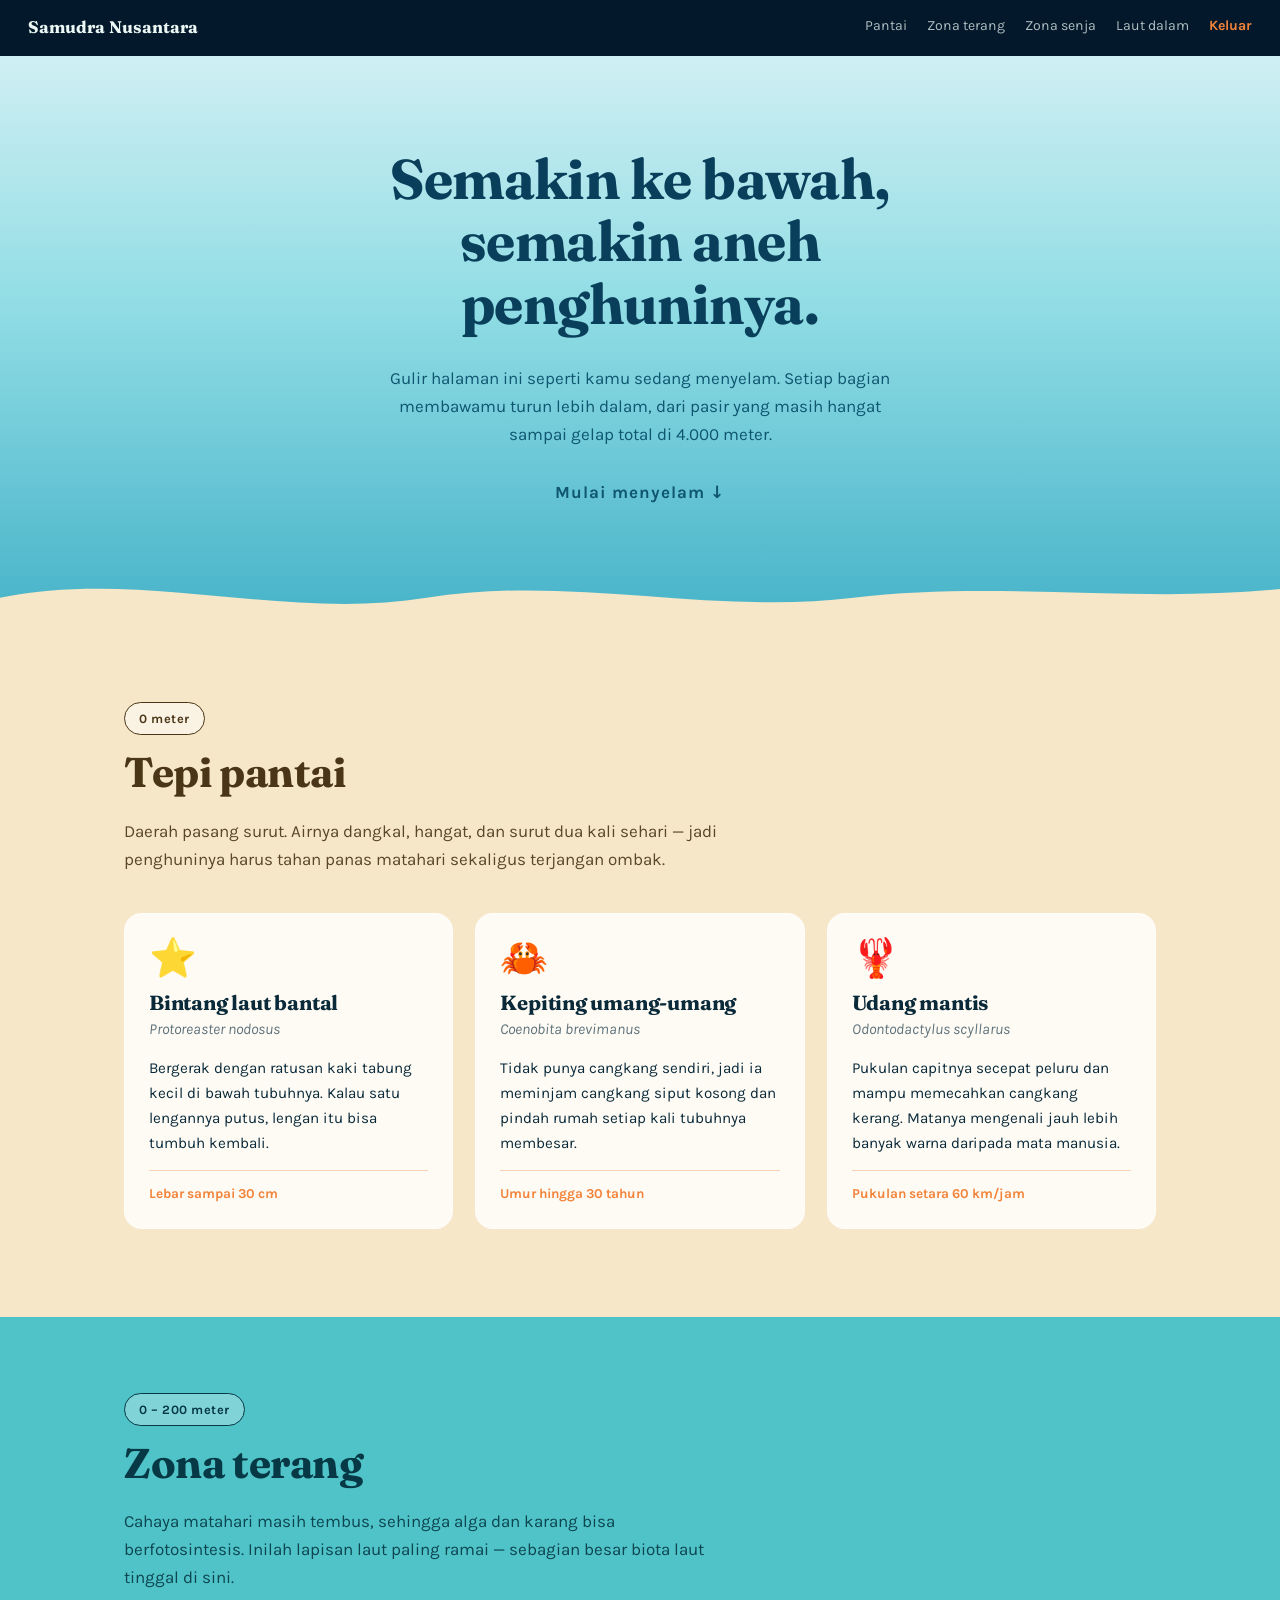
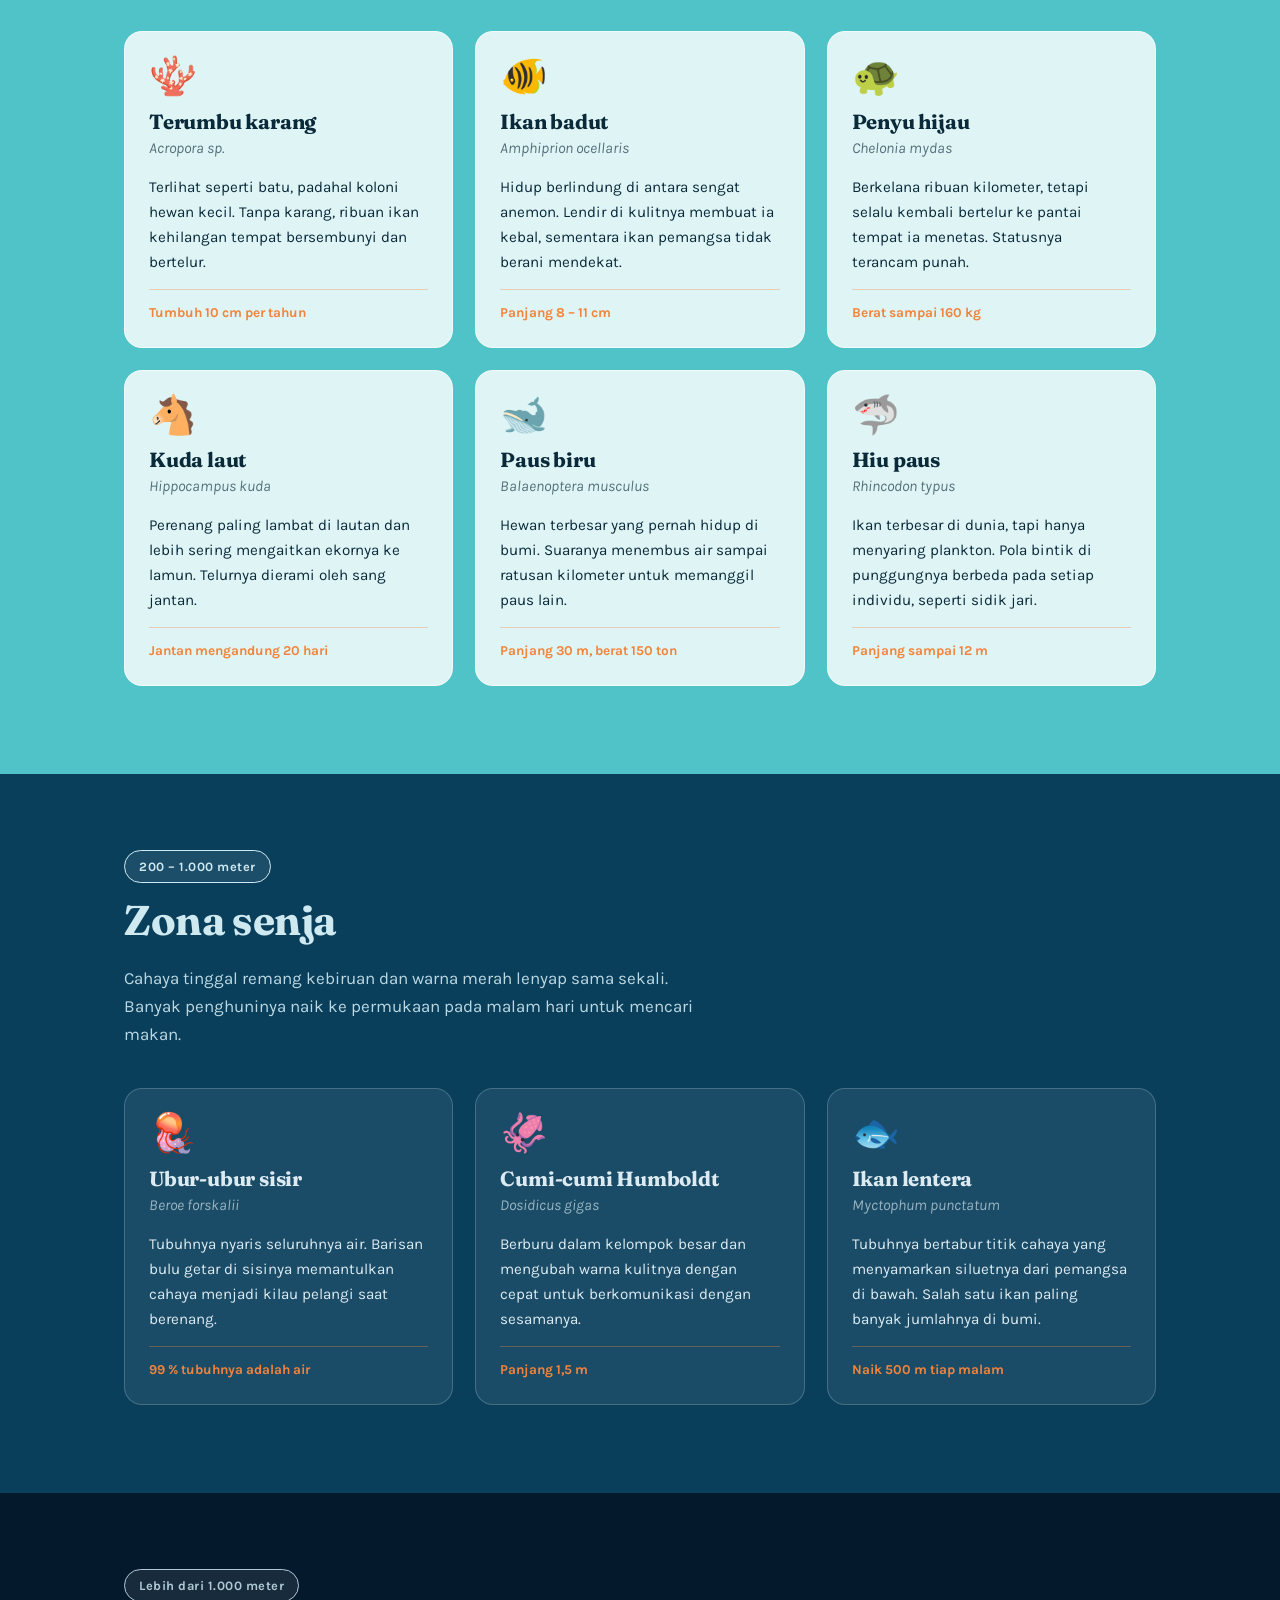
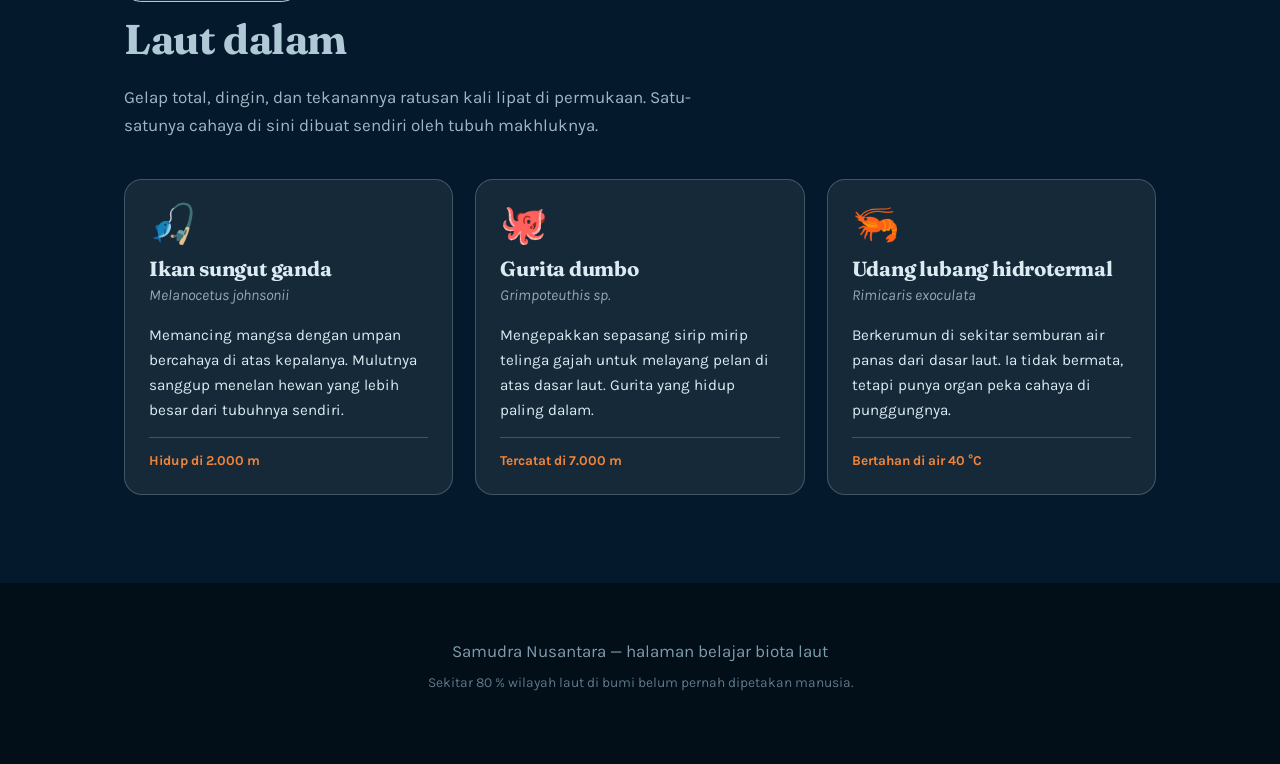
==== html/biota.html @ ed93acd5 "Add files via upload" ====
<!DOCTYPE html>
<html lang="id">
<head>
<meta charset="UTF-8">
<meta name="viewport" content="width=device-width, initial-scale=1.0">
<title>Biota Laut — Samudra Nusantara</title>
<link rel="preconnect" href="https://fonts.googleapis.com">
<link rel="preconnect" href="https://fonts.gstatic.com" crossorigin>
<link href="https://fonts.googleapis.com/css2?family=Fraunces:opsz,wght@9..144,500;9..144,700&family=Karla:wght@400;500;700&display=swap" rel="stylesheet">
<link rel="stylesheet" href="style.css">
</head>
<body class="halaman-biota">

<header class="bilah">
  <span class="merek">Samudra Nusantara</span>
  <nav>
    <a href="#pantai">Pantai</a>
    <a href="#terang">Zona terang</a>
    <a href="#senja">Zona senja</a>
    <a href="#dalam">Laut dalam</a>
    <a href="index.html" class="keluar">Keluar</a>
  </nav>
</header>

<!-- ===== Hero: permukaan laut ===== -->
<section class="hero">
  <div class="hero-isi">
    <h1>Semakin ke bawah,<br>semakin aneh penghuninya.</h1>
    <p>Gulir halaman ini seperti kamu sedang menyelam. Setiap bagian membawamu turun lebih dalam, dari pasir yang masih hangat sampai gelap total di 4.000 meter.</p>
    <p class="petunjuk">Mulai menyelam ↓</p>
  </div>
  <svg class="ombak ombak-hero" viewBox="0 0 1440 120" preserveAspectRatio="none" aria-hidden="true">
    <path d="M0,70 C160,20 320,110 480,70 C640,30 800,100 960,70 C1120,40 1280,80 1440,55 L1440,120 L0,120 Z"></path>
  </svg>
</section>

<main>

  <!-- ZONA 1 -->
  <section class="zona zona-pantai" id="pantai">
    <div class="wadah">
      <div class="kepala-zona">
        <span class="kedalaman">0 meter</span>
        <h2>Tepi pantai</h2>
        <p>Daerah pasang surut. Airnya dangkal, hangat, dan surut dua kali sehari — jadi penghuninya harus tahan panas matahari sekaligus terjangan ombak.</p>
      </div>

      <div class="kisi">
        <article class="kartu-biota">
          <span class="rupa">⭐</span>
          <h3>Bintang laut bantal</h3>
          <p class="latin">Protoreaster nodosus</p>
          <p>Bergerak dengan ratusan kaki tabung kecil di bawah tubuhnya. Kalau satu lengannya putus, lengan itu bisa tumbuh kembali.</p>
          <p class="fakta">Lebar sampai 30 cm</p>
        </article>

        <article class="kartu-biota">
          <span class="rupa">🦀</span>
          <h3>Kepiting umang-umang</h3>
          <p class="latin">Coenobita brevimanus</p>
          <p>Tidak punya cangkang sendiri, jadi ia meminjam cangkang siput kosong dan pindah rumah setiap kali tubuhnya membesar.</p>
          <p class="fakta">Umur hingga 30 tahun</p>
        </article>

        <article class="kartu-biota">
          <span class="rupa">🦞</span>
          <h3>Udang mantis</h3>
          <p class="latin">Odontodactylus scyllarus</p>
          <p>Pukulan capitnya secepat peluru dan mampu memecahkan cangkang kerang. Matanya mengenali jauh lebih banyak warna daripada mata manusia.</p>
          <p class="fakta">Pukulan setara 60 km/jam</p>
        </article>
      </div>
    </div>
  </section>

  <!-- ZONA 2 -->
  <section class="zona zona-terang" id="terang">
    <div class="wadah">
      <div class="kepala-zona">
        <span class="kedalaman">0 – 200 meter</span>
        <h2>Zona terang</h2>
        <p>Cahaya matahari masih tembus, sehingga alga dan karang bisa berfotosintesis. Inilah lapisan laut paling ramai — sebagian besar biota laut tinggal di sini.</p>
      </div>

      <div class="kisi">
        <article class="kartu-biota">
          <span class="rupa">🪸</span>
          <h3>Terumbu karang</h3>
          <p class="latin">Acropora sp.</p>
          <p>Terlihat seperti batu, padahal koloni hewan kecil. Tanpa karang, ribuan ikan kehilangan tempat bersembunyi dan bertelur.</p>
          <p class="fakta">Tumbuh 10 cm per tahun</p>
        </article>

        <article class="kartu-biota">
          <span class="rupa">🐠</span>
          <h3>Ikan badut</h3>
          <p class="latin">Amphiprion ocellaris</p>
          <p>Hidup berlindung di antara sengat anemon. Lendir di kulitnya membuat ia kebal, sementara ikan pemangsa tidak berani mendekat.</p>
          <p class="fakta">Panjang 8 – 11 cm</p>
        </article>

        <article class="kartu-biota">
          <span class="rupa">🐢</span>
          <h3>Penyu hijau</h3>
          <p class="latin">Chelonia mydas</p>
          <p>Berkelana ribuan kilometer, tetapi selalu kembali bertelur ke pantai tempat ia menetas. Statusnya terancam punah.</p>
          <p class="fakta">Berat sampai 160 kg</p>
        </article>

        <article class="kartu-biota">
          <span class="rupa">🐴</span>
          <h3>Kuda laut</h3>
          <p class="latin">Hippocampus kuda</p>
          <p>Perenang paling lambat di lautan dan lebih sering mengaitkan ekornya ke lamun. Telurnya dierami oleh sang jantan.</p>
          <p class="fakta">Jantan mengandung 20 hari</p>
        </article>

        <article class="kartu-biota">
          <span class="rupa">🐋</span>
          <h3>Paus biru</h3>
          <p class="latin">Balaenoptera musculus</p>
          <p>Hewan terbesar yang pernah hidup di bumi. Suaranya menembus air sampai ratusan kilometer untuk memanggil paus lain.</p>
          <p class="fakta">Panjang 30 m, berat 150 ton</p>
        </article>

        <article class="kartu-biota">
          <span class="rupa">🦈</span>
          <h3>Hiu paus</h3>
          <p class="latin">Rhincodon typus</p>
          <p>Ikan terbesar di dunia, tapi hanya menyaring plankton. Pola bintik di punggungnya berbeda pada setiap individu, seperti sidik jari.</p>
          <p class="fakta">Panjang sampai 12 m</p>
        </article>
      </div>
    </div>
  </section>

  <!-- ZONA 3 -->
  <section class="zona zona-senja" id="senja">
    <div class="wadah">
      <div class="kepala-zona">
        <span class="kedalaman">200 – 1.000 meter</span>
        <h2>Zona senja</h2>
        <p>Cahaya tinggal remang kebiruan dan warna merah lenyap sama sekali. Banyak penghuninya naik ke permukaan pada malam hari untuk mencari makan.</p>
      </div>

      <div class="kisi">
        <article class="kartu-biota">
          <span class="rupa">🪼</span>
          <h3>Ubur-ubur sisir</h3>
          <p class="latin">Beroe forskalii</p>
          <p>Tubuhnya nyaris seluruhnya air. Barisan bulu getar di sisinya memantulkan cahaya menjadi kilau pelangi saat berenang.</p>
          <p class="fakta">99 % tubuhnya adalah air</p>
        </article>

        <article class="kartu-biota">
          <span class="rupa">🦑</span>
          <h3>Cumi-cumi Humboldt</h3>
          <p class="latin">Dosidicus gigas</p>
          <p>Berburu dalam kelompok besar dan mengubah warna kulitnya dengan cepat untuk berkomunikasi dengan sesamanya.</p>
          <p class="fakta">Panjang 1,5 m</p>
        </article>

        <article class="kartu-biota">
          <span class="rupa">🐟</span>
          <h3>Ikan lentera</h3>
          <p class="latin">Myctophum punctatum</p>
          <p>Tubuhnya bertabur titik cahaya yang menyamarkan siluetnya dari pemangsa di bawah. Salah satu ikan paling banyak jumlahnya di bumi.</p>
          <p class="fakta">Naik 500 m tiap malam</p>
        </article>
      </div>
    </div>
  </section>

  <!-- ZONA 4 -->
  <section class="zona zona-dalam" id="dalam">
    <div class="wadah">
      <div class="kepala-zona">
        <span class="kedalaman">Lebih dari 1.000 meter</span>
        <h2>Laut dalam</h2>
        <p>Gelap total, dingin, dan tekanannya ratusan kali lipat di permukaan. Satu-satunya cahaya di sini dibuat sendiri oleh tubuh makhluknya.</p>
      </div>

      <div class="kisi">
        <article class="kartu-biota">
          <span class="rupa">🎣</span>
          <h3>Ikan sungut ganda</h3>
          <p class="latin">Melanocetus johnsonii</p>
          <p>Memancing mangsa dengan umpan bercahaya di atas kepalanya. Mulutnya sanggup menelan hewan yang lebih besar dari tubuhnya sendiri.</p>
          <p class="fakta">Hidup di 2.000 m</p>
        </article>

        <article class="kartu-biota">
          <span class="rupa">🐙</span>
          <h3>Gurita dumbo</h3>
          <p class="latin">Grimpoteuthis sp.</p>
          <p>Mengepakkan sepasang sirip mirip telinga gajah untuk melayang pelan di atas dasar laut. Gurita yang hidup paling dalam.</p>
          <p class="fakta">Tercatat di 7.000 m</p>
        </article>

        <article class="kartu-biota">
          <span class="rupa">🦐</span>
          <h3>Udang lubang hidrotermal</h3>
          <p class="latin">Rimicaris exoculata</p>
          <p>Berkerumun di sekitar semburan air panas dari dasar laut. Ia tidak bermata, tetapi punya organ peka cahaya di punggungnya.</p>
          <p class="fakta">Bertahan di air 40 °C</p>
        </article>
      </div>
    </div>
  </section>

</main>

<footer class="kaki">
  <p>Samudra Nusantara — halaman belajar biota laut</p>
  <p class="kecil">Sekitar 80 % wilayah laut di bumi belum pernah dipetakan manusia.</p>
</footer>

</body>
</html>
---- html/style.css ----
/* =========================================================
   Samudra Nusantara — gaya bersama untuk halaman login
   dan halaman biota laut
   ========================================================= */

:root {
  /* Palet: dari pasir pantai turun ke palung */
  --pasir:        #F6E7C8;
  --pasir-tua:    #E3CB9E;
  --busa:         #EAF7F4;
  --dangkal:      #4FC3C7;
  --laut:         #10708F;
  --laut-tua:     #0A3F5C;
  --palung:       #04192B;
  --badut:        #F2843A;   /* aksen: warna ikan badut */
  --tinta:        #0A2A3A;

  --lebar: 1080px;
  --radius: 18px;
}

* { box-sizing: border-box; }

html { scroll-behavior: smooth; }

body {
  margin: 0;
  font-family: "Karla", "Segoe UI", system-ui, sans-serif;
  font-size: 17px;
  line-height: 1.65;
  color: var(--tinta);
  -webkit-font-smoothing: antialiased;
}

h1, h2, h3 {
  font-family: "Fraunces", Georgia, "Times New Roman", serif;
  font-weight: 700;
  line-height: 1.12;
  margin: 0 0 .5em;
  letter-spacing: -.01em;
}

a { color: inherit; }

:focus-visible {
  outline: 3px solid var(--badut);
  outline-offset: 3px;
  border-radius: 4px;
}


/* =========================================================
   1. HALAMAN LOGIN
   ========================================================= */

.halaman-login {
  min-height: 100vh;
  background: linear-gradient(180deg, #BFE9F2 0%, #7FD3E0 38%, #3FA8C4 62%, var(--laut) 100%);
  display: flex;
  align-items: center;
  justify-content: center;
  padding: 48px 20px 220px;
  position: relative;
  overflow: hidden;
}

/* --- langit --- */
.langit { position: absolute; inset: 0; pointer-events: none; }

.matahari {
  position: absolute;
  top: 6%;
  right: 12%;
  width: 120px;
  height: 120px;
  border-radius: 50%;
  background: #FFE9A8;
  box-shadow: 0 0 0 26px rgba(255, 233, 168, .28),
              0 0 0 60px rgba(255, 233, 168, .14);
}

.awan {
  position: absolute;
  height: 26px;
  background: rgba(255, 255, 255, .78);
  border-radius: 50px;
  filter: blur(.4px);
}
.awan::before,
.awan::after {
  content: "";
  position: absolute;
  background: inherit;
  border-radius: 50%;
}
.awan::before { width: 46px; height: 46px; top: -22px; left: 26px; }
.awan::after  { width: 32px; height: 32px; top: -16px; left: 74px; }

.awan-1 { width: 140px; top: 14%; left: 8%;  animation: hanyut 46s linear infinite; }
.awan-2 { width: 100px; top: 26%; left: 62%; opacity: .6; animation: hanyut 66s linear infinite; }

@keyframes hanyut {
  from { transform: translateX(-12vw); }
  to   { transform: translateX(105vw); }
}

/* --- kartu login --- */
.panggung { position: relative; z-index: 3; width: 100%; max-width: 440px; }

.kartu {
  background: var(--busa);
  border-radius: var(--radius);
  padding: 40px 36px 32px;
  border: 1px solid rgba(255, 255, 255, .9);
  box-shadow: 0 26px 50px -22px rgba(4, 25, 43, .55);
}

.kartu-kop {
  margin: 0 0 22px;
  font-weight: 700;
  font-size: .82rem;
  letter-spacing: .14em;
  color: var(--laut);
}

.kartu h1 { font-size: 1.85rem; color: var(--laut-tua); }

.kartu-sub {
  margin: 0 0 28px;
  font-size: .95rem;
  color: #46707F;
  max-width: 34ch;
}

.baris { margin-bottom: 18px; }

.baris label {
  display: block;
  font-size: .86rem;
  font-weight: 700;
  margin-bottom: 6px;
  color: var(--laut-tua);
}

.baris input {
  width: 100%;
  padding: 12px 14px;
  font: inherit;
  font-size: .95rem;
  color: var(--tinta);
  background: #fff;
  border: 1.5px solid #C6DFE2;
  border-radius: 10px;
  transition: border-color .18s ease, box-shadow .18s ease;
}

.baris input::placeholder { color: #9FB8BF; }

.baris input:focus {
  border-color: var(--dangkal);
  box-shadow: 0 0 0 4px rgba(79, 195, 199, .25);
  outline: none;
}

.baris-mendatar {
  display: flex;
  align-items: center;
  justify-content: space-between;
  gap: 12px;
  margin: 4px 0 24px;
  font-size: .86rem;
}

.ingat { display: flex; align-items: center; gap: 8px; cursor: pointer; }
.ingat input { accent-color: var(--laut); width: 16px; height: 16px; }

.tautan-kecil { color: var(--laut); text-decoration: none; border-bottom: 1px solid rgba(16, 112, 143, .35); }
.tautan-kecil:hover { color: var(--badut); border-color: var(--badut); }

.tombol {
  width: 100%;
  padding: 14px 18px;
  font: inherit;
  font-weight: 700;
  font-size: 1rem;
  color: #fff;
  background: var(--laut);
  border: none;
  border-radius: 10px;
  cursor: pointer;
  transition: background .18s ease, transform .18s ease;
}
.tombol:hover  { background: var(--laut-tua); }
.tombol:active { transform: translateY(1px); }

.kaki-kartu {
  margin: 22px 0 0;
  text-align: center;
  font-size: .88rem;
  color: #5D818D;
}
.kaki-kartu a { color: var(--badut); font-weight: 700; text-decoration: none; }
.kaki-kartu a:hover { text-decoration: underline; }

/* --- laut dan pantai di bagian bawah --- */
.laut {
  position: absolute;
  left: 0;
  right: 0;
  bottom: 0;
  height: 210px;
  z-index: 1;
}

.ombak { display: block; width: 100%; height: 60px; }
.ombak path { fill: var(--laut-tua); }

.air {
  position: relative;
  height: 90px;
  background: var(--laut-tua);
}

.pasir {
  position: relative;
  height: 60px;
  background: var(--pasir);
  border-top: 5px solid var(--pasir-tua);
}

.kerang {
  position: absolute;
  bottom: 14px;
  font-size: 1.6rem;
}
.kerang   { left: 16%; }
.kerang-2 { left: auto; right: 22%; bottom: 20px; font-size: 1.3rem; }

/* gelembung naik dari dasar */
.gelembung {
  position: absolute;
  bottom: -20px;
  width: 12px;
  height: 12px;
  border-radius: 50%;
  background: rgba(234, 247, 244, .35);
  border: 1px solid rgba(234, 247, 244, .5);
  animation: naik 9s linear infinite;
}
.g1 { left: 12%; animation-delay: 0s;   }
.g2 { left: 38%; width: 8px;  height: 8px;  animation-delay: 2.4s; }
.g3 { left: 64%; width: 16px; height: 16px; animation-delay: 4.1s; }
.g4 { left: 85%; width: 10px; height: 10px; animation-delay: 6.3s; }

@keyframes naik {
  0%   { transform: translateY(0) translateX(0); opacity: 0; }
  15%  { opacity: 1; }
  100% { transform: translateY(-140px) translateX(14px); opacity: 0; }
}


/* =========================================================
   2. HALAMAN BIOTA LAUT
   ========================================================= */

.halaman-biota { background: var(--palung); }

/* --- bilah navigasi --- */
.bilah {
  position: sticky;
  top: 0;
  z-index: 20;
  display: flex;
  flex-wrap: wrap;
  gap: 10px 22px;
  align-items: center;
  justify-content: space-between;
  padding: 14px 28px;
  background: rgba(4, 25, 43, .86);
  backdrop-filter: blur(8px);
  color: var(--busa);
}

.merek {
  font-family: "Fraunces", Georgia, serif;
  font-weight: 700;
  font-size: 1.05rem;
}

.bilah nav { display: flex; flex-wrap: wrap; gap: 6px 20px; font-size: .88rem; }

.bilah nav a {
  text-decoration: none;
  color: rgba(234, 247, 244, .75);
  padding-bottom: 2px;
  border-bottom: 2px solid transparent;
}
.bilah nav a:hover { color: #fff; border-bottom-color: var(--dangkal); }

.bilah .keluar { color: var(--badut); font-weight: 700; }
.bilah .keluar:hover { border-bottom-color: var(--badut); }

/* --- hero --- */
.hero {
  position: relative;
  padding: 92px 24px 120px;
  background: linear-gradient(180deg, #CFEFF3 0%, #8FDCE4 45%, #45B2C8 100%);
  text-align: center;
}

.hero-isi { max-width: 660px; margin: 0 auto; }

.hero h1 {
  font-size: clamp(2.1rem, 6vw, 3.5rem);
  color: var(--laut-tua);
}

.hero p {
  margin: 0 auto;
  max-width: 52ch;
  color: #0F5670;
}

.petunjuk {
  margin-top: 30px !important;
  font-weight: 700;
  letter-spacing: .06em;
  color: var(--laut-tua);
}

.ombak-hero {
  position: absolute;
  left: 0;
  bottom: -1px;
  width: 100%;
  height: 70px;
}
.ombak-hero path { fill: var(--pasir); }

/* --- kerangka zona --- */
.wadah {
  max-width: var(--lebar);
  margin: 0 auto;
  padding: 0 24px;
}

.zona { padding: 76px 0 88px; }

.kepala-zona { max-width: 60ch; margin-bottom: 40px; }

.kedalaman {
  display: inline-block;
  margin-bottom: 14px;
  padding: 5px 14px;
  border-radius: 999px;
  font-size: .8rem;
  font-weight: 700;
  letter-spacing: .04em;
  background: rgba(255, 255, 255, .28);
  border: 1px solid currentColor;
}

.kepala-zona h2 { font-size: clamp(1.8rem, 4.4vw, 2.6rem); }

.kepala-zona p { margin: 0; opacity: .9; }

/* warna tiap kedalaman */
.zona-pantai { background: var(--pasir);    color: #4A3617; }
.zona-terang { background: var(--dangkal);  color: #063845; }
.zona-senja  { background: var(--laut-tua); color: #CFE9F0; }
.zona-dalam  { background: var(--palung);   color: #AFC9D6; }

.zona-pantai .kedalaman { background: rgba(255, 255, 255, .5); }
.zona-senja  .kedalaman,
.zona-dalam  .kedalaman { background: rgba(255, 255, 255, .08); }

/* --- kisi kartu biota --- */
.kisi {
  display: grid;
  grid-template-columns: repeat(auto-fit, minmax(255px, 1fr));
  gap: 22px;
}

.kartu-biota {
  padding: 26px 24px 22px;
  border-radius: var(--radius);
  background: rgba(255, 255, 255, .82);
  border: 1px solid rgba(255, 255, 255, .6);
  color: var(--tinta);
  transition: transform .2s ease;
}

.zona-senja .kartu-biota,
.zona-dalam .kartu-biota {
  background: rgba(255, 255, 255, .07);
  border-color: rgba(175, 201, 214, .28);
  color: #DCEBF2;
}

.kartu-biota:hover { transform: translateY(-4px); }

.rupa {
  display: block;
  font-size: 2.4rem;
  line-height: 1;
  margin-bottom: 14px;
}

.kartu-biota h3 { font-size: 1.28rem; margin-bottom: 2px; }

.latin {
  margin: 0 0 12px;
  font-size: .85rem;
  font-style: italic;
  opacity: .65;
}

.kartu-biota p { margin: 0 0 14px; font-size: .95rem; }

.fakta {
  margin: 0 !important;
  padding-top: 12px;
  border-top: 1px solid currentColor;
  font-weight: 700;
  font-size: .85rem !important;
  color: var(--badut);
  border-top-color: rgba(242, 132, 58, .35);
}

/* --- kaki halaman --- */
.kaki {
  padding: 54px 24px 64px;
  text-align: center;
  background: #020E18;
  color: #7E9CAC;
}
.kaki p { margin: 0 0 6px; }
.kaki .kecil { font-size: .86rem; opacity: .75; }


/* =========================================================
   3. LAYAR KECIL & PREFERENSI GERAK
   ========================================================= */

@media (max-width: 600px) {
  body { font-size: 16px; }
  .kartu { padding: 32px 24px 26px; }
  .matahari { width: 84px; height: 84px; right: 8%; }
  .bilah { padding: 12px 18px; }
  .zona { padding: 56px 0 64px; }
}

@media (prefers-reduced-motion: reduce) {
  html { scroll-behavior: auto; }
  .awan, .gelembung { animation: none; }
  .kartu-biota:hover { transform: none; }
  * { transition-duration: .01ms !important; }
}
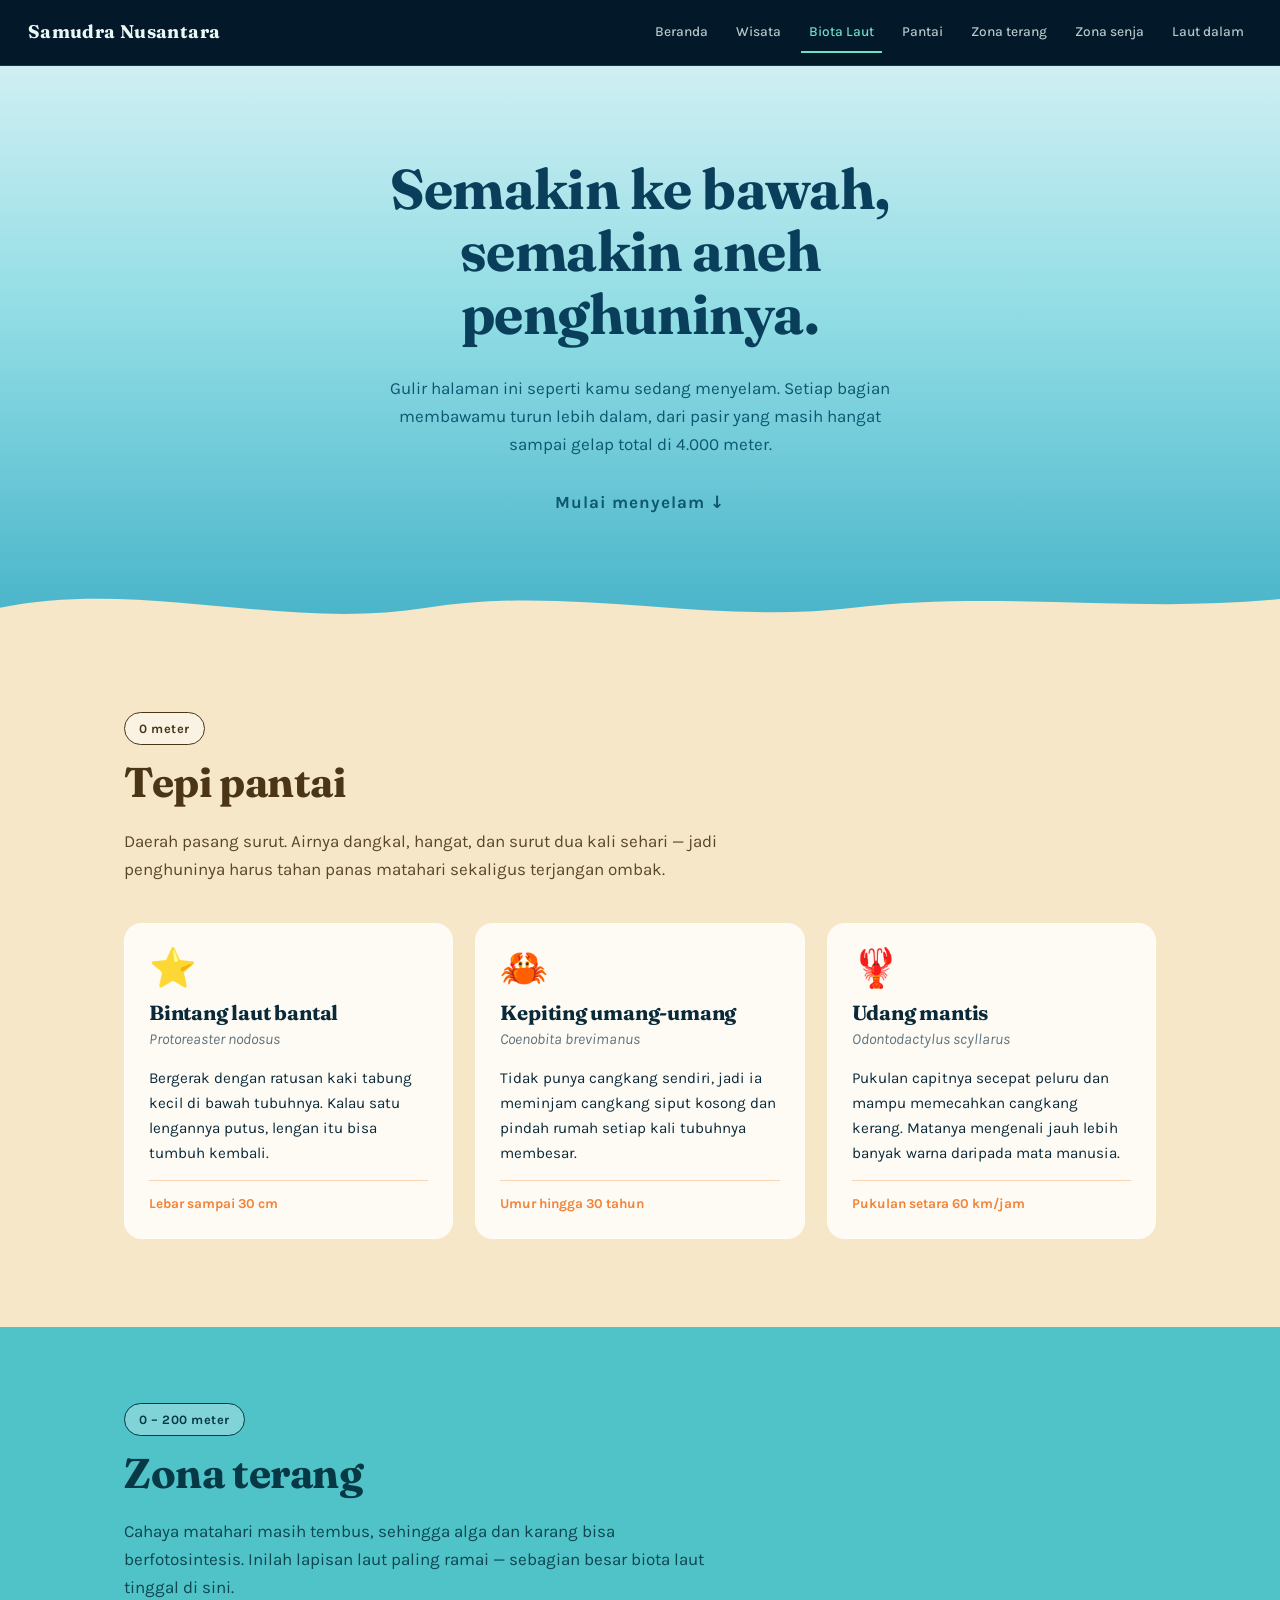
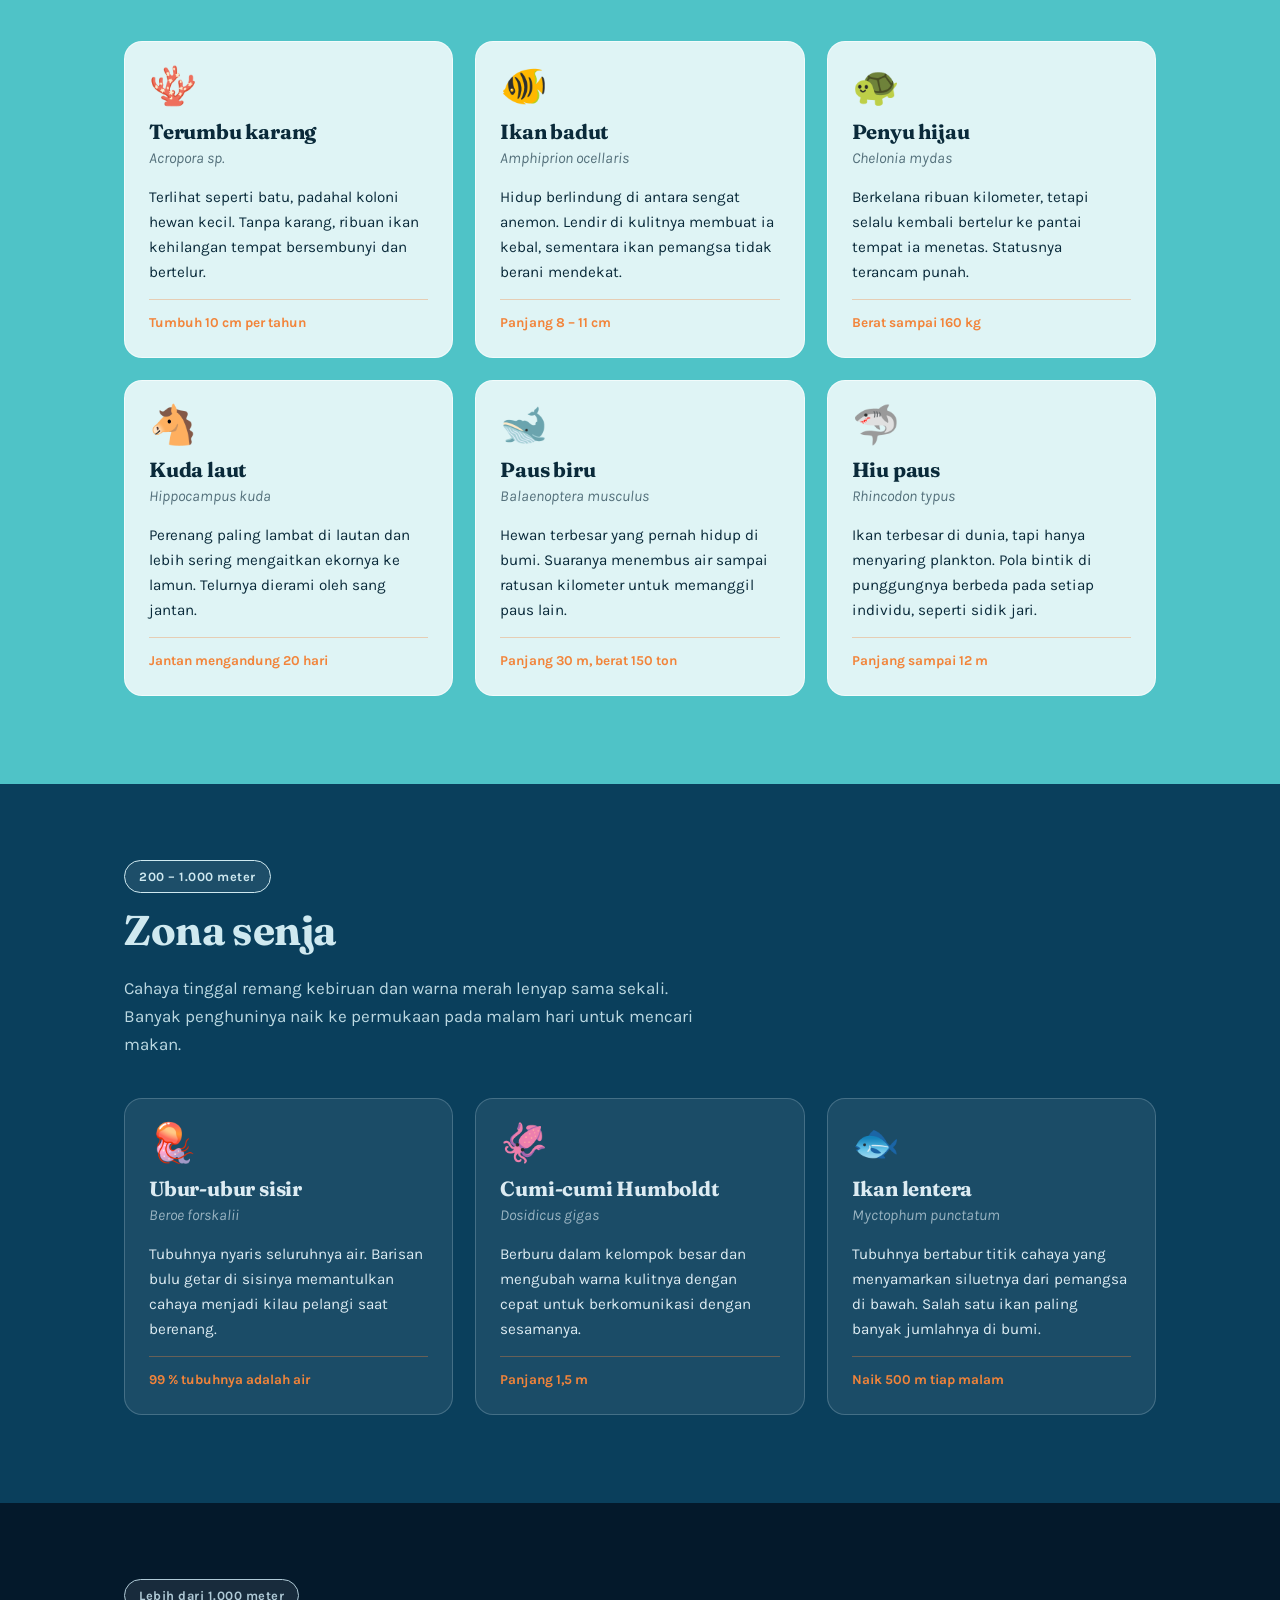
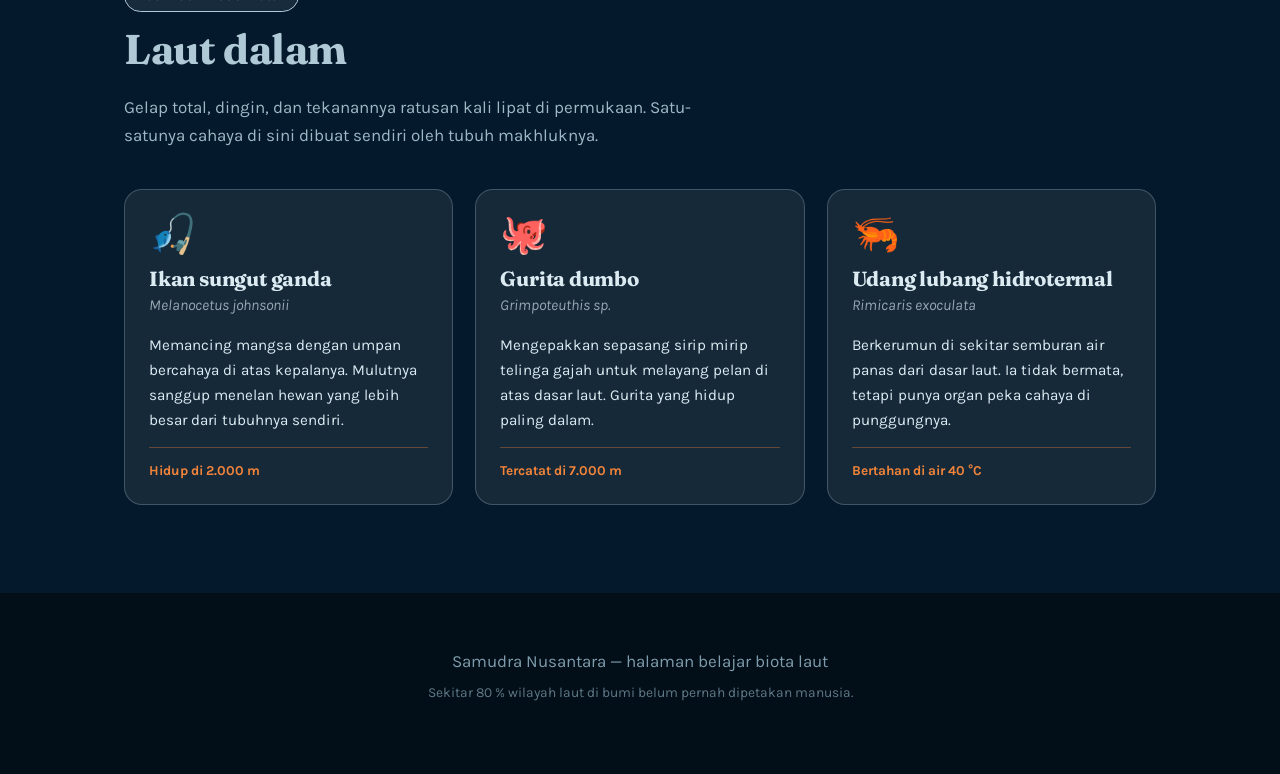
==== commit 096d5fa3: "Memperbarui website responsif" ====
--- a/html/biota.html
+++ b/html/biota.html
@@ -1,219 +1,385 @@
+
 <!DOCTYPE html>
 <html lang="id">
 <head>
-<meta charset="UTF-8">
-<meta name="viewport" content="width=device-width, initial-scale=1.0">
-<title>Biota Laut — Samudra Nusantara</title>
-<link rel="preconnect" href="https://fonts.googleapis.com">
-<link rel="preconnect" href="https://fonts.gstatic.com" crossorigin>
-<link href="https://fonts.googleapis.com/css2?family=Fraunces:opsz,wght@9..144,500;9..144,700&family=Karla:wght@400;500;700&display=swap" rel="stylesheet">
-<link rel="stylesheet" href="style.css">
+    <meta charset="UTF-8">
+    <meta name="viewport" content="width=device-width, initial-scale=1.0">
+
+    <title>Biota Laut — Samudra Nusantara</title>
+
+    <!-- GOOGLE FONTS -->
+    <link rel="preconnect" href="https://fonts.googleapis.com">
+    <link rel="preconnect" href="https://fonts.gstatic.com" crossorigin>
+    <link href="https://fonts.googleapis.com/css2?family=Fraunces:opsz,wght@9..144,500;9..144,700&family=Karla:wght@400;500;700&display=swap" rel="stylesheet">
+
+    <!-- BOOTSTRAP CSS -->
+    <link href="https://cdn.jsdelivr.net/npm/bootstrap@5.3.8/dist/css/bootstrap.min.css" rel="stylesheet">
+
+    <!-- CSS UTAMA -->
+    <link rel="stylesheet" href="style.css">
 </head>
+
 <body class="halaman-biota">
 
-<header class="bilah">
-  <span class="merek">Samudra Nusantara</span>
-  <nav>
-    <a href="#pantai">Pantai</a>
-    <a href="#terang">Zona terang</a>
-    <a href="#senja">Zona senja</a>
-    <a href="#dalam">Laut dalam</a>
-    <a href="index.html" class="keluar">Keluar</a>
-  </nav>
-</header>
-
-<!-- ===== Hero: permukaan laut ===== -->
-<section class="hero">
-  <div class="hero-isi">
-    <h1>Semakin ke bawah,<br>semakin aneh penghuninya.</h1>
-    <p>Gulir halaman ini seperti kamu sedang menyelam. Setiap bagian membawamu turun lebih dalam, dari pasir yang masih hangat sampai gelap total di 4.000 meter.</p>
-    <p class="petunjuk">Mulai menyelam ↓</p>
-  </div>
-  <svg class="ombak ombak-hero" viewBox="0 0 1440 120" preserveAspectRatio="none" aria-hidden="true">
-    <path d="M0,70 C160,20 320,110 480,70 C640,30 800,100 960,70 C1120,40 1280,80 1440,55 L1440,120 L0,120 Z"></path>
-  </svg>
-</section>
-
-<main>
-
-  <!-- ZONA 1 -->
-  <section class="zona zona-pantai" id="pantai">
-    <div class="wadah">
-      <div class="kepala-zona">
-        <span class="kedalaman">0 meter</span>
-        <h2>Tepi pantai</h2>
-        <p>Daerah pasang surut. Airnya dangkal, hangat, dan surut dua kali sehari — jadi penghuninya harus tahan panas matahari sekaligus terjangan ombak.</p>
-      </div>
-
-      <div class="kisi">
-        <article class="kartu-biota">
-          <span class="rupa">⭐</span>
-          <h3>Bintang laut bantal</h3>
-          <p class="latin">Protoreaster nodosus</p>
-          <p>Bergerak dengan ratusan kaki tabung kecil di bawah tubuhnya. Kalau satu lengannya putus, lengan itu bisa tumbuh kembali.</p>
-          <p class="fakta">Lebar sampai 30 cm</p>
-        </article>
-
-        <article class="kartu-biota">
-          <span class="rupa">🦀</span>
-          <h3>Kepiting umang-umang</h3>
-          <p class="latin">Coenobita brevimanus</p>
-          <p>Tidak punya cangkang sendiri, jadi ia meminjam cangkang siput kosong dan pindah rumah setiap kali tubuhnya membesar.</p>
-          <p class="fakta">Umur hingga 30 tahun</p>
-        </article>
-
-        <article class="kartu-biota">
-          <span class="rupa">🦞</span>
-          <h3>Udang mantis</h3>
-          <p class="latin">Odontodactylus scyllarus</p>
-          <p>Pukulan capitnya secepat peluru dan mampu memecahkan cangkang kerang. Matanya mengenali jauh lebih banyak warna daripada mata manusia.</p>
-          <p class="fakta">Pukulan setara 60 km/jam</p>
-        </article>
-      </div>
-    </div>
-  </section>
-
-  <!-- ZONA 2 -->
-  <section class="zona zona-terang" id="terang">
-    <div class="wadah">
-      <div class="kepala-zona">
-        <span class="kedalaman">0 – 200 meter</span>
-        <h2>Zona terang</h2>
-        <p>Cahaya matahari masih tembus, sehingga alga dan karang bisa berfotosintesis. Inilah lapisan laut paling ramai — sebagian besar biota laut tinggal di sini.</p>
-      </div>
-
-      <div class="kisi">
-        <article class="kartu-biota">
-          <span class="rupa">🪸</span>
-          <h3>Terumbu karang</h3>
-          <p class="latin">Acropora sp.</p>
-          <p>Terlihat seperti batu, padahal koloni hewan kecil. Tanpa karang, ribuan ikan kehilangan tempat bersembunyi dan bertelur.</p>
-          <p class="fakta">Tumbuh 10 cm per tahun</p>
-        </article>
-
-        <article class="kartu-biota">
-          <span class="rupa">🐠</span>
-          <h3>Ikan badut</h3>
-          <p class="latin">Amphiprion ocellaris</p>
-          <p>Hidup berlindung di antara sengat anemon. Lendir di kulitnya membuat ia kebal, sementara ikan pemangsa tidak berani mendekat.</p>
-          <p class="fakta">Panjang 8 – 11 cm</p>
-        </article>
-
-        <article class="kartu-biota">
-          <span class="rupa">🐢</span>
-          <h3>Penyu hijau</h3>
-          <p class="latin">Chelonia mydas</p>
-          <p>Berkelana ribuan kilometer, tetapi selalu kembali bertelur ke pantai tempat ia menetas. Statusnya terancam punah.</p>
-          <p class="fakta">Berat sampai 160 kg</p>
-        </article>
-
-        <article class="kartu-biota">
-          <span class="rupa">🐴</span>
-          <h3>Kuda laut</h3>
-          <p class="latin">Hippocampus kuda</p>
-          <p>Perenang paling lambat di lautan dan lebih sering mengaitkan ekornya ke lamun. Telurnya dierami oleh sang jantan.</p>
-          <p class="fakta">Jantan mengandung 20 hari</p>
-        </article>
-
-        <article class="kartu-biota">
-          <span class="rupa">🐋</span>
-          <h3>Paus biru</h3>
-          <p class="latin">Balaenoptera musculus</p>
-          <p>Hewan terbesar yang pernah hidup di bumi. Suaranya menembus air sampai ratusan kilometer untuk memanggil paus lain.</p>
-          <p class="fakta">Panjang 30 m, berat 150 ton</p>
-        </article>
-
-        <article class="kartu-biota">
-          <span class="rupa">🦈</span>
-          <h3>Hiu paus</h3>
-          <p class="latin">Rhincodon typus</p>
-          <p>Ikan terbesar di dunia, tapi hanya menyaring plankton. Pola bintik di punggungnya berbeda pada setiap individu, seperti sidik jari.</p>
-          <p class="fakta">Panjang sampai 12 m</p>
-        </article>
-      </div>
-    </div>
-  </section>
-
-  <!-- ZONA 3 -->
-  <section class="zona zona-senja" id="senja">
-    <div class="wadah">
-      <div class="kepala-zona">
-        <span class="kedalaman">200 – 1.000 meter</span>
-        <h2>Zona senja</h2>
-        <p>Cahaya tinggal remang kebiruan dan warna merah lenyap sama sekali. Banyak penghuninya naik ke permukaan pada malam hari untuk mencari makan.</p>
-      </div>
-
-      <div class="kisi">
-        <article class="kartu-biota">
-          <span class="rupa">🪼</span>
-          <h3>Ubur-ubur sisir</h3>
-          <p class="latin">Beroe forskalii</p>
-          <p>Tubuhnya nyaris seluruhnya air. Barisan bulu getar di sisinya memantulkan cahaya menjadi kilau pelangi saat berenang.</p>
-          <p class="fakta">99 % tubuhnya adalah air</p>
-        </article>
-
-        <article class="kartu-biota">
-          <span class="rupa">🦑</span>
-          <h3>Cumi-cumi Humboldt</h3>
-          <p class="latin">Dosidicus gigas</p>
-          <p>Berburu dalam kelompok besar dan mengubah warna kulitnya dengan cepat untuk berkomunikasi dengan sesamanya.</p>
-          <p class="fakta">Panjang 1,5 m</p>
-        </article>
-
-        <article class="kartu-biota">
-          <span class="rupa">🐟</span>
-          <h3>Ikan lentera</h3>
-          <p class="latin">Myctophum punctatum</p>
-          <p>Tubuhnya bertabur titik cahaya yang menyamarkan siluetnya dari pemangsa di bawah. Salah satu ikan paling banyak jumlahnya di bumi.</p>
-          <p class="fakta">Naik 500 m tiap malam</p>
-        </article>
-      </div>
-    </div>
-  </section>
-
-  <!-- ZONA 4 -->
-  <section class="zona zona-dalam" id="dalam">
-    <div class="wadah">
-      <div class="kepala-zona">
-        <span class="kedalaman">Lebih dari 1.000 meter</span>
-        <h2>Laut dalam</h2>
-        <p>Gelap total, dingin, dan tekanannya ratusan kali lipat di permukaan. Satu-satunya cahaya di sini dibuat sendiri oleh tubuh makhluknya.</p>
-      </div>
-
-      <div class="kisi">
-        <article class="kartu-biota">
-          <span class="rupa">🎣</span>
-          <h3>Ikan sungut ganda</h3>
-          <p class="latin">Melanocetus johnsonii</p>
-          <p>Memancing mangsa dengan umpan bercahaya di atas kepalanya. Mulutnya sanggup menelan hewan yang lebih besar dari tubuhnya sendiri.</p>
-          <p class="fakta">Hidup di 2.000 m</p>
-        </article>
-
-        <article class="kartu-biota">
-          <span class="rupa">🐙</span>
-          <h3>Gurita dumbo</h3>
-          <p class="latin">Grimpoteuthis sp.</p>
-          <p>Mengepakkan sepasang sirip mirip telinga gajah untuk melayang pelan di atas dasar laut. Gurita yang hidup paling dalam.</p>
-          <p class="fakta">Tercatat di 7.000 m</p>
-        </article>
-
-        <article class="kartu-biota">
-          <span class="rupa">🦐</span>
-          <h3>Udang lubang hidrotermal</h3>
-          <p class="latin">Rimicaris exoculata</p>
-          <p>Berkerumun di sekitar semburan air panas dari dasar laut. Ia tidak bermata, tetapi punya organ peka cahaya di punggungnya.</p>
-          <p class="fakta">Bertahan di air 40 °C</p>
-        </article>
-      </div>
-    </div>
-  </section>
-
-</main>
-
-<footer class="kaki">
-  <p>Samudra Nusantara — halaman belajar biota laut</p>
-  <p class="kecil">Sekitar 80 % wilayah laut di bumi belum pernah dipetakan manusia.</p>
-</footer>
+    <!-- NAVBAR BOOTSTRAP -->
+    <nav class="navbar navbar-expand-lg biota-navbar">
+        <div class="container-fluid biota-container">
+
+            <a class="navbar-brand biota-merek" href="biota.html">
+                Samudra Nusantara
+            </a>
+
+            <button
+                class="navbar-toggler"
+                type="button"
+                data-bs-toggle="collapse"
+                data-bs-target="#biotaMenu"
+                aria-controls="biotaMenu"
+                aria-expanded="false"
+                aria-label="Buka menu navigasi">
+                <span class="navbar-toggler-icon"></span>
+            </button>
+
+            <div class="collapse navbar-collapse" id="biotaMenu">
+                <div class="navbar-nav ms-auto biota-nav-links">
+                    <a class="nav-link" href="index.html">Beranda</a>
+                    <a class="nav-link" href="wisata.html">Wisata</a>
+                    <a class="nav-link active" aria-current="page" href="biota.html">Biota Laut</a>
+                    <a class="nav-link" href="#pantai">Pantai</a>
+                    <a class="nav-link" href="#terang">Zona terang</a>
+                    <a class="nav-link" href="#senja">Zona senja</a>
+                    <a class="nav-link" href="#dalam">Laut dalam</a>
+                </div>
+            </div>
+
+        </div>
+    </nav>
+
+    <!-- HERO -->
+    <section class="hero">
+        <div class="hero-isi">
+            <h1>Semakin ke bawah,<br>semakin aneh penghuninya.</h1>
+
+            <p>
+                Gulir halaman ini seperti kamu sedang menyelam.
+                Setiap bagian membawamu turun lebih dalam,
+                dari pasir yang masih hangat sampai gelap total
+                di 4.000 meter.
+            </p>
+
+            <p class="petunjuk">Mulai menyelam ↓</p>
+        </div>
+
+        <svg class="ombak ombak-hero"
+             viewBox="0 0 1440 120"
+             preserveAspectRatio="none"
+             aria-hidden="true">
+            <path d="M0,70 C160,20 320,110 480,70 C640,30 800,100 960,70 C1120,40 1280,80 1440,55 L1440,120 L0,120 Z"></path>
+        </svg>
+    </section>
+
+    <main>
+
+        <!-- ZONA 1: PANTAI -->
+        <section class="zona zona-pantai" id="pantai">
+            <div class="wadah">
+
+                <div class="kepala-zona">
+                    <span class="kedalaman">0 meter</span>
+                    <h2>Tepi pantai</h2>
+                    <p>
+                        Daerah pasang surut. Airnya dangkal, hangat,
+                        dan surut dua kali sehari — jadi penghuninya
+                        harus tahan panas matahari sekaligus
+                        terjangan ombak.
+                    </p>
+                </div>
+
+                <div class="kisi">
+
+                    <article class="kartu-biota">
+                        <span class="rupa">⭐</span>
+                        <h3>Bintang laut bantal</h3>
+                        <p class="latin">Protoreaster nodosus</p>
+                        <p>
+                            Bergerak dengan ratusan kaki tabung kecil
+                            di bawah tubuhnya. Kalau satu lengannya
+                            putus, lengan itu bisa tumbuh kembali.
+                        </p>
+                        <p class="fakta">Lebar sampai 30 cm</p>
+                    </article>
+
+                    <article class="kartu-biota">
+                        <span class="rupa">🦀</span>
+                        <h3>Kepiting umang-umang</h3>
+                        <p class="latin">Coenobita brevimanus</p>
+                        <p>
+                            Tidak punya cangkang sendiri, jadi ia
+                            meminjam cangkang siput kosong dan pindah
+                            rumah setiap kali tubuhnya membesar.
+                        </p>
+                        <p class="fakta">Umur hingga 30 tahun</p>
+                    </article>
+
+                    <article class="kartu-biota">
+                        <span class="rupa">🦞</span>
+                        <h3>Udang mantis</h3>
+                        <p class="latin">Odontodactylus scyllarus</p>
+                        <p>
+                            Pukulan capitnya secepat peluru dan mampu
+                            memecahkan cangkang kerang. Matanya
+                            mengenali jauh lebih banyak warna
+                            daripada mata manusia.
+                        </p>
+                        <p class="fakta">Pukulan setara 60 km/jam</p>
+                    </article>
+
+                </div>
+            </div>
+        </section>
+
+        <!-- ZONA 2: TERANG -->
+        <section class="zona zona-terang" id="terang">
+            <div class="wadah">
+
+                <div class="kepala-zona">
+                    <span class="kedalaman">0 – 200 meter</span>
+                    <h2>Zona terang</h2>
+                    <p>
+                        Cahaya matahari masih tembus, sehingga alga
+                        dan karang bisa berfotosintesis. Inilah
+                        lapisan laut paling ramai — sebagian besar
+                        biota laut tinggal di sini.
+                    </p>
+                </div>
+
+                <div class="kisi">
+
+                    <article class="kartu-biota">
+                        <span class="rupa">🪸</span>
+                        <h3>Terumbu karang</h3>
+                        <p class="latin">Acropora sp.</p>
+                        <p>
+                            Terlihat seperti batu, padahal koloni
+                            hewan kecil. Tanpa karang, ribuan ikan
+                            kehilangan tempat bersembunyi dan bertelur.
+                        </p>
+                        <p class="fakta">Tumbuh 10 cm per tahun</p>
+                    </article>
+
+                    <article class="kartu-biota">
+                        <span class="rupa">🐠</span>
+                        <h3>Ikan badut</h3>
+                        <p class="latin">Amphiprion ocellaris</p>
+                        <p>
+                            Hidup berlindung di antara sengat anemon.
+                            Lendir di kulitnya membuat ia kebal,
+                            sementara ikan pemangsa tidak berani mendekat.
+                        </p>
+                        <p class="fakta">Panjang 8 – 11 cm</p>
+                    </article>
+
+                    <article class="kartu-biota">
+                        <span class="rupa">🐢</span>
+                        <h3>Penyu hijau</h3>
+                        <p class="latin">Chelonia mydas</p>
+                        <p>
+                            Berkelana ribuan kilometer, tetapi selalu
+                            kembali bertelur ke pantai tempat ia
+                            menetas. Statusnya terancam punah.
+                        </p>
+                        <p class="fakta">Berat sampai 160 kg</p>
+                    </article>
+
+                    <article class="kartu-biota">
+                        <span class="rupa">🐴</span>
+                        <h3>Kuda laut</h3>
+                        <p class="latin">Hippocampus kuda</p>
+                        <p>
+                            Perenang paling lambat di lautan dan lebih
+                            sering mengaitkan ekornya ke lamun.
+                            Telurnya dierami oleh sang jantan.
+                        </p>
+                        <p class="fakta">Jantan mengandung 20 hari</p>
+                    </article>
+
+                    <article class="kartu-biota">
+                        <span class="rupa">🐋</span>
+                        <h3>Paus biru</h3>
+                        <p class="latin">Balaenoptera musculus</p>
+                        <p>
+                            Hewan terbesar yang pernah hidup di bumi.
+                            Suaranya menembus air sampai ratusan
+                            kilometer untuk memanggil paus lain.
+                        </p>
+                        <p class="fakta">Panjang 30 m, berat 150 ton</p>
+                    </article>
+
+                    <article class="kartu-biota">
+                        <span class="rupa">🦈</span>
+                        <h3>Hiu paus</h3>
+                        <p class="latin">Rhincodon typus</p>
+                        <p>
+                            Ikan terbesar di dunia, tapi hanya
+                            menyaring plankton. Pola bintik di
+                            punggungnya berbeda pada setiap individu,
+                            seperti sidik jari.
+                        </p>
+                        <p class="fakta">Panjang sampai 12 m</p>
+                    </article>
+
+                </div>
+            </div>
+        </section>
+
+        <!-- ZONA 3: SENJA -->
+        <section class="zona zona-senja" id="senja">
+            <div class="wadah">
+
+                <div class="kepala-zona">
+                    <span class="kedalaman">200 – 1.000 meter</span>
+                    <h2>Zona senja</h2>
+                    <p>
+                        Cahaya tinggal remang kebiruan dan warna
+                        merah lenyap sama sekali. Banyak penghuninya
+                        naik ke permukaan pada malam hari untuk
+                        mencari makan.
+                    </p>
+                </div>
+
+                <div class="kisi">
+
+                    <article class="kartu-biota">
+                        <span class="rupa">🪼</span>
+                        <h3>Ubur-ubur sisir</h3>
+                        <p class="latin">Beroe forskalii</p>
+                        <p>
+                            Tubuhnya nyaris seluruhnya air. Barisan
+                            bulu getar di sisinya memantulkan cahaya
+                            menjadi kilau pelangi saat berenang.
+                        </p>
+                        <p class="fakta">99 % tubuhnya adalah air</p>
+                    </article>
+
+                    <article class="kartu-biota">
+                        <span class="rupa">🦑</span>
+                        <h3>Cumi-cumi Humboldt</h3>
+                        <p class="latin">Dosidicus gigas</p>
+                        <p>
+                            Berburu dalam kelompok besar dan
+                            mengubah warna kulitnya dengan cepat
+                            untuk berkomunikasi dengan sesamanya.
+                        </p>
+                        <p class="fakta">Panjang 1,5 m</p>
+                    </article>
+
+                    <article class="kartu-biota">
+                        <span class="rupa">🐟</span>
+                        <h3>Ikan lentera</h3>
+                        <p class="latin">Myctophum punctatum</p>
+                        <p>
+                            Tubuhnya bertabur titik cahaya yang
+                            menyamarkan siluetnya dari pemangsa
+                            di bawah. Salah satu ikan paling banyak
+                            jumlahnya di bumi.
+                        </p>
+                        <p class="fakta">Naik 500 m tiap malam</p>
+                    </article>
+
+                </div>
+            </div>
+        </section>
+
+        <!-- ZONA 4: LAUT DALAM -->
+        <section class="zona zona-dalam" id="dalam">
+            <div class="wadah">
+
+                <div class="kepala-zona">
+                    <span class="kedalaman">Lebih dari 1.000 meter</span>
+                    <h2>Laut dalam</h2>
+                    <p>
+                        Gelap total, dingin, dan tekanannya ratusan
+                        kali lipat di permukaan. Satu-satunya cahaya
+                        di sini dibuat sendiri oleh tubuh makhluknya.
+                    </p>
+                </div>
+
+                <div class="kisi">
+
+                    <article class="kartu-biota">
+                        <span class="rupa">🎣</span>
+                        <h3>Ikan sungut ganda</h3>
+                        <p class="latin">Melanocetus johnsonii</p>
+                        <p>
+                            Memancing mangsa dengan umpan bercahaya
+                            di atas kepalanya. Mulutnya sanggup
+                            menelan hewan yang lebih besar dari
+                            tubuhnya sendiri.
+                        </p>
+                        <p class="fakta">Hidup di 2.000 m</p>
+                    </article>
+
+                    <article class="kartu-biota">
+                        <span class="rupa">🐙</span>
+                        <h3>Gurita dumbo</h3>
+                        <p class="latin">Grimpoteuthis sp.</p>
+                        <p>
+                            Mengepakkan sepasang sirip mirip telinga
+                            gajah untuk melayang pelan di atas dasar
+                            laut. Gurita yang hidup paling dalam.
+                        </p>
+                        <p class="fakta">Tercatat di 7.000 m</p>
+                    </article>
+
+                    <article class="kartu-biota">
+                        <span class="rupa">🦐</span>
+                        <h3>Udang lubang hidrotermal</h3>
+                        <p class="latin">Rimicaris exoculata</p>
+                        <p>
+                            Berkerumun di sekitar semburan air panas
+                            dari dasar laut. Ia tidak bermata, tetapi
+                            punya organ peka cahaya di punggungnya.
+                        </p>
+                        <p class="fakta">Bertahan di air 40 °C</p>
+                    </article>
+
+                </div>
+            </div>
+        </section>
+
+    </main>
+
+    <!-- FOOTER -->
+    <footer class="kaki">
+        <p>Samudra Nusantara — halaman belajar biota laut</p>
+        <p class="kecil">
+            Sekitar 80 % wilayah laut di bumi belum pernah
+            dipetakan manusia.
+        </p>
+    </footer>
+
+    <!-- BOOTSTRAP JAVASCRIPT -->
+    <script src="https://cdn.jsdelivr.net/npm/bootstrap@5.3.8/dist/js/bootstrap.bundle.min.js"></script>
+
+    <!-- MENUTUP NAVBAR OTOMATIS DI HP -->
+    <script>
+        document.addEventListener("DOMContentLoaded", function () {
+            const biotaMenu = document.getElementById("biotaMenu");
+
+            if (!biotaMenu || typeof bootstrap === "undefined") {
+                return;
+            }
+
+            document.querySelectorAll("#biotaMenu .nav-link").forEach(function (link) {
+                link.addEventListener("click", function () {
+                    if (window.innerWidth < 992 && biotaMenu.classList.contains("show")) {
+                        const menu = bootstrap.Collapse.getOrCreateInstance(biotaMenu);
+                        menu.hide();
+                    }
+                });
+            });
+        });
+    </script>
 
 </body>
-</html>
+</html>
--- a/html/style.css
+++ b/html/style.css
@@ -1,458 +1,834 @@
+
 /* =========================================================
-   Samudra Nusantara — gaya bersama untuk halaman login
-   dan halaman biota laut
+   SAMUDRA NUSANTARA
+   CSS HALAMAN LOGIN DAN BIOTA LAUT
    ========================================================= */
 
 :root {
-  /* Palet: dari pasir pantai turun ke palung */
-  --pasir:        #F6E7C8;
-  --pasir-tua:    #E3CB9E;
-  --busa:         #EAF7F4;
-  --dangkal:      #4FC3C7;
-  --laut:         #10708F;
-  --laut-tua:     #0A3F5C;
-  --palung:       #04192B;
-  --badut:        #F2843A;   /* aksen: warna ikan badut */
-  --tinta:        #0A2A3A;
-
-  --lebar: 1080px;
-  --radius: 18px;
-}
-
-* { box-sizing: border-box; }
-
-html { scroll-behavior: smooth; }
+    --pasir: #F6E7C8;
+    --pasir-tua: #E3CB9E;
+    --busa: #EAF7F4;
+    --dangkal: #4FC3C7;
+    --laut: #10708F;
+    --laut-tua: #0A3F5C;
+    --palung: #04192B;
+    --badut: #F2843A;
+    --tinta: #0A2A3A;
+
+    --lebar: 1080px;
+    --radius: 18px;
+}
+
+/* =========================
+   RESET DAN DASAR
+========================= */
+
+* {
+    box-sizing: border-box;
+}
+
+html {
+    scroll-behavior: smooth;
+}
 
 body {
-  margin: 0;
-  font-family: "Karla", "Segoe UI", system-ui, sans-serif;
-  font-size: 17px;
-  line-height: 1.65;
-  color: var(--tinta);
-  -webkit-font-smoothing: antialiased;
-}
-
-h1, h2, h3 {
-  font-family: "Fraunces", Georgia, "Times New Roman", serif;
-  font-weight: 700;
-  line-height: 1.12;
-  margin: 0 0 .5em;
-  letter-spacing: -.01em;
-}
-
-a { color: inherit; }
+    margin: 0;
+    font-family: "Karla", "Segoe UI", system-ui, sans-serif;
+    font-size: 17px;
+    line-height: 1.65;
+    color: var(--tinta);
+    -webkit-font-smoothing: antialiased;
+}
+
+h1,
+h2,
+h3 {
+    font-family: "Fraunces", Georgia, "Times New Roman", serif;
+    font-weight: 700;
+    line-height: 1.12;
+    margin: 0 0 .5em;
+    letter-spacing: -.01em;
+}
+
+a {
+    color: inherit;
+}
 
 :focus-visible {
-  outline: 3px solid var(--badut);
-  outline-offset: 3px;
-  border-radius: 4px;
+    outline: 3px solid var(--badut);
+    outline-offset: 3px;
+    border-radius: 4px;
 }
 
 
 /* =========================================================
    1. HALAMAN LOGIN
-   ========================================================= */
+========================================================= */
 
 .halaman-login {
-  min-height: 100vh;
-  background: linear-gradient(180deg, #BFE9F2 0%, #7FD3E0 38%, #3FA8C4 62%, var(--laut) 100%);
-  display: flex;
-  align-items: center;
-  justify-content: center;
-  padding: 48px 20px 220px;
-  position: relative;
-  overflow: hidden;
-}
-
-/* --- langit --- */
-.langit { position: absolute; inset: 0; pointer-events: none; }
+    min-height: 100vh;
+    background: linear-gradient(
+        180deg,
+        #BFE9F2 0%,
+        #7FD3E0 38%,
+        #3FA8C4 62%,
+        var(--laut) 100%
+    );
+
+    display: flex;
+    align-items: center;
+    justify-content: center;
+    padding: 48px 20px 220px;
+    position: relative;
+    overflow: hidden;
+}
+
+/* LANGIT */
+
+.langit {
+    position: absolute;
+    inset: 0;
+    pointer-events: none;
+}
 
 .matahari {
-  position: absolute;
-  top: 6%;
-  right: 12%;
-  width: 120px;
-  height: 120px;
-  border-radius: 50%;
-  background: #FFE9A8;
-  box-shadow: 0 0 0 26px rgba(255, 233, 168, .28),
-              0 0 0 60px rgba(255, 233, 168, .14);
+    position: absolute;
+    top: 6%;
+    right: 12%;
+    width: 120px;
+    height: 120px;
+    border-radius: 50%;
+    background: #FFE9A8;
+    box-shadow:
+        0 0 0 26px rgba(255, 233, 168, .28),
+        0 0 0 60px rgba(255, 233, 168, .14);
 }
 
 .awan {
-  position: absolute;
-  height: 26px;
-  background: rgba(255, 255, 255, .78);
-  border-radius: 50px;
-  filter: blur(.4px);
-}
+    position: absolute;
+    height: 26px;
+    background: rgba(255, 255, 255, .78);
+    border-radius: 50px;
+    filter: blur(.4px);
+}
+
 .awan::before,
 .awan::after {
-  content: "";
-  position: absolute;
-  background: inherit;
-  border-radius: 50%;
-}
-.awan::before { width: 46px; height: 46px; top: -22px; left: 26px; }
-.awan::after  { width: 32px; height: 32px; top: -16px; left: 74px; }
-
-.awan-1 { width: 140px; top: 14%; left: 8%;  animation: hanyut 46s linear infinite; }
-.awan-2 { width: 100px; top: 26%; left: 62%; opacity: .6; animation: hanyut 66s linear infinite; }
+    content: "";
+    position: absolute;
+    background: inherit;
+    border-radius: 50%;
+}
+
+.awan::before {
+    width: 46px;
+    height: 46px;
+    top: -22px;
+    left: 26px;
+}
+
+.awan::after {
+    width: 32px;
+    height: 32px;
+    top: -16px;
+    left: 74px;
+}
+
+.awan-1 {
+    width: 140px;
+    top: 14%;
+    left: 8%;
+    animation: hanyut 46s linear infinite;
+}
+
+.awan-2 {
+    width: 100px;
+    top: 26%;
+    left: 62%;
+    opacity: .6;
+    animation: hanyut 66s linear infinite;
+}
 
 @keyframes hanyut {
-  from { transform: translateX(-12vw); }
-  to   { transform: translateX(105vw); }
-}
-
-/* --- kartu login --- */
-.panggung { position: relative; z-index: 3; width: 100%; max-width: 440px; }
+    from {
+        transform: translateX(-12vw);
+    }
+
+    to {
+        transform: translateX(105vw);
+    }
+}
+
+/* KARTU LOGIN */
+
+.panggung {
+    position: relative;
+    z-index: 3;
+    width: 100%;
+    max-width: 440px;
+}
 
 .kartu {
-  background: var(--busa);
-  border-radius: var(--radius);
-  padding: 40px 36px 32px;
-  border: 1px solid rgba(255, 255, 255, .9);
-  box-shadow: 0 26px 50px -22px rgba(4, 25, 43, .55);
+    background: var(--busa);
+    border-radius: var(--radius);
+    padding: 40px 36px 32px;
+    border: 1px solid rgba(255, 255, 255, .9);
+    box-shadow: 0 26px 50px -22px rgba(4, 25, 43, .55);
 }
 
 .kartu-kop {
-  margin: 0 0 22px;
-  font-weight: 700;
-  font-size: .82rem;
-  letter-spacing: .14em;
-  color: var(--laut);
-}
-
-.kartu h1 { font-size: 1.85rem; color: var(--laut-tua); }
+    margin: 0 0 22px;
+    font-weight: 700;
+    font-size: .82rem;
+    letter-spacing: .14em;
+    color: var(--laut);
+}
+
+.kartu h1 {
+    font-size: 1.85rem;
+    color: var(--laut-tua);
+}
 
 .kartu-sub {
-  margin: 0 0 28px;
-  font-size: .95rem;
-  color: #46707F;
-  max-width: 34ch;
-}
-
-.baris { margin-bottom: 18px; }
+    margin: 0 0 28px;
+    font-size: .95rem;
+    color: #46707F;
+    max-width: 34ch;
+}
+
+.baris {
+    margin-bottom: 18px;
+}
 
 .baris label {
-  display: block;
-  font-size: .86rem;
-  font-weight: 700;
-  margin-bottom: 6px;
-  color: var(--laut-tua);
+    display: block;
+    font-size: .86rem;
+    font-weight: 700;
+    margin-bottom: 6px;
+    color: var(--laut-tua);
 }
 
 .baris input {
-  width: 100%;
-  padding: 12px 14px;
-  font: inherit;
-  font-size: .95rem;
-  color: var(--tinta);
-  background: #fff;
-  border: 1.5px solid #C6DFE2;
-  border-radius: 10px;
-  transition: border-color .18s ease, box-shadow .18s ease;
-}
-
-.baris input::placeholder { color: #9FB8BF; }
+    width: 100%;
+    padding: 12px 14px;
+    font: inherit;
+    font-size: .95rem;
+    color: var(--tinta);
+    background: #fff;
+    border: 1.5px solid #C6DFE2;
+    border-radius: 10px;
+    transition: border-color .18s ease, box-shadow .18s ease;
+}
+
+.baris input::placeholder {
+    color: #9FB8BF;
+}
 
 .baris input:focus {
-  border-color: var(--dangkal);
-  box-shadow: 0 0 0 4px rgba(79, 195, 199, .25);
-  outline: none;
+    border-color: var(--dangkal);
+    box-shadow: 0 0 0 4px rgba(79, 195, 199, .25);
+    outline: none;
 }
 
 .baris-mendatar {
-  display: flex;
-  align-items: center;
-  justify-content: space-between;
-  gap: 12px;
-  margin: 4px 0 24px;
-  font-size: .86rem;
-}
-
-.ingat { display: flex; align-items: center; gap: 8px; cursor: pointer; }
-.ingat input { accent-color: var(--laut); width: 16px; height: 16px; }
-
-.tautan-kecil { color: var(--laut); text-decoration: none; border-bottom: 1px solid rgba(16, 112, 143, .35); }
-.tautan-kecil:hover { color: var(--badut); border-color: var(--badut); }
+    display: flex;
+    align-items: center;
+    justify-content: space-between;
+    gap: 12px;
+    margin: 4px 0 24px;
+    font-size: .86rem;
+}
+
+.ingat {
+    display: flex;
+    align-items: center;
+    gap: 8px;
+    cursor: pointer;
+}
+
+.ingat input {
+    accent-color: var(--laut);
+    width: 16px;
+    height: 16px;
+}
+
+.tautan-kecil {
+    color: var(--laut);
+    text-decoration: none;
+    border-bottom: 1px solid rgba(16, 112, 143, .35);
+}
+
+.tautan-kecil:hover {
+    color: var(--badut);
+    border-color: var(--badut);
+}
 
 .tombol {
-  width: 100%;
-  padding: 14px 18px;
-  font: inherit;
-  font-weight: 700;
-  font-size: 1rem;
-  color: #fff;
-  background: var(--laut);
-  border: none;
-  border-radius: 10px;
-  cursor: pointer;
-  transition: background .18s ease, transform .18s ease;
-}
-.tombol:hover  { background: var(--laut-tua); }
-.tombol:active { transform: translateY(1px); }
+    width: 100%;
+    padding: 14px 18px;
+    font: inherit;
+    font-weight: 700;
+    font-size: 1rem;
+    color: #fff;
+    background: var(--laut);
+    border: none;
+    border-radius: 10px;
+    cursor: pointer;
+    transition: background .18s ease, transform .18s ease;
+}
+
+.tombol:hover {
+    background: var(--laut-tua);
+}
+
+.tombol:active {
+    transform: translateY(1px);
+}
 
 .kaki-kartu {
-  margin: 22px 0 0;
-  text-align: center;
-  font-size: .88rem;
-  color: #5D818D;
-}
-.kaki-kartu a { color: var(--badut); font-weight: 700; text-decoration: none; }
-.kaki-kartu a:hover { text-decoration: underline; }
-
-/* --- laut dan pantai di bagian bawah --- */
+    margin: 22px 0 0;
+    text-align: center;
+    font-size: .88rem;
+    color: #5D818D;
+}
+
+.kaki-kartu a {
+    color: var(--badut);
+    font-weight: 700;
+    text-decoration: none;
+}
+
+.kaki-kartu a:hover {
+    text-decoration: underline;
+}
+
+/* LAUT DAN PANTAI LOGIN */
+
 .laut {
-  position: absolute;
-  left: 0;
-  right: 0;
-  bottom: 0;
-  height: 210px;
-  z-index: 1;
-}
-
-.ombak { display: block; width: 100%; height: 60px; }
-.ombak path { fill: var(--laut-tua); }
+    position: absolute;
+    left: 0;
+    right: 0;
+    bottom: 0;
+    height: 210px;
+    z-index: 1;
+}
+
+.ombak {
+    display: block;
+    width: 100%;
+    height: 60px;
+}
+
+.ombak path {
+    fill: var(--laut-tua);
+}
 
 .air {
-  position: relative;
-  height: 90px;
-  background: var(--laut-tua);
+    position: relative;
+    height: 90px;
+    background: var(--laut-tua);
 }
 
 .pasir {
-  position: relative;
-  height: 60px;
-  background: var(--pasir);
-  border-top: 5px solid var(--pasir-tua);
+    position: relative;
+    height: 60px;
+    background: var(--pasir);
+    border-top: 5px solid var(--pasir-tua);
 }
 
 .kerang {
-  position: absolute;
-  bottom: 14px;
-  font-size: 1.6rem;
-}
-.kerang   { left: 16%; }
-.kerang-2 { left: auto; right: 22%; bottom: 20px; font-size: 1.3rem; }
-
-/* gelembung naik dari dasar */
+    position: absolute;
+    bottom: 14px;
+    font-size: 1.6rem;
+    left: 16%;
+}
+
+.kerang-2 {
+    left: auto;
+    right: 22%;
+    bottom: 20px;
+    font-size: 1.3rem;
+}
+
+/* GELEMBUNG */
+
 .gelembung {
-  position: absolute;
-  bottom: -20px;
-  width: 12px;
-  height: 12px;
-  border-radius: 50%;
-  background: rgba(234, 247, 244, .35);
-  border: 1px solid rgba(234, 247, 244, .5);
-  animation: naik 9s linear infinite;
-}
-.g1 { left: 12%; animation-delay: 0s;   }
-.g2 { left: 38%; width: 8px;  height: 8px;  animation-delay: 2.4s; }
-.g3 { left: 64%; width: 16px; height: 16px; animation-delay: 4.1s; }
-.g4 { left: 85%; width: 10px; height: 10px; animation-delay: 6.3s; }
+    position: absolute;
+    bottom: -20px;
+    width: 12px;
+    height: 12px;
+    border-radius: 50%;
+    background: rgba(234, 247, 244, .35);
+    border: 1px solid rgba(234, 247, 244, .5);
+    animation: naik 9s linear infinite;
+}
+
+.g1 {
+    left: 12%;
+    animation-delay: 0s;
+}
+
+.g2 {
+    left: 38%;
+    width: 8px;
+    height: 8px;
+    animation-delay: 2.4s;
+}
+
+.g3 {
+    left: 64%;
+    width: 16px;
+    height: 16px;
+    animation-delay: 4.1s;
+}
+
+.g4 {
+    left: 85%;
+    width: 10px;
+    height: 10px;
+    animation-delay: 6.3s;
+}
 
 @keyframes naik {
-  0%   { transform: translateY(0) translateX(0); opacity: 0; }
-  15%  { opacity: 1; }
-  100% { transform: translateY(-140px) translateX(14px); opacity: 0; }
+    0% {
+        transform: translateY(0) translateX(0);
+        opacity: 0;
+    }
+
+    15% {
+        opacity: 1;
+    }
+
+    100% {
+        transform: translateY(-140px) translateX(14px);
+        opacity: 0;
+    }
 }
 
 
 /* =========================================================
    2. HALAMAN BIOTA LAUT
-   ========================================================= */
-
-.halaman-biota { background: var(--palung); }
-
-/* --- bilah navigasi --- */
-.bilah {
-  position: sticky;
-  top: 0;
-  z-index: 20;
-  display: flex;
-  flex-wrap: wrap;
-  gap: 10px 22px;
-  align-items: center;
-  justify-content: space-between;
-  padding: 14px 28px;
-  background: rgba(4, 25, 43, .86);
-  backdrop-filter: blur(8px);
-  color: var(--busa);
-}
-
-.merek {
-  font-family: "Fraunces", Georgia, serif;
-  font-weight: 700;
-  font-size: 1.05rem;
-}
-
-.bilah nav { display: flex; flex-wrap: wrap; gap: 6px 20px; font-size: .88rem; }
-
-.bilah nav a {
-  text-decoration: none;
-  color: rgba(234, 247, 244, .75);
-  padding-bottom: 2px;
-  border-bottom: 2px solid transparent;
-}
-.bilah nav a:hover { color: #fff; border-bottom-color: var(--dangkal); }
-
-.bilah .keluar { color: var(--badut); font-weight: 700; }
-.bilah .keluar:hover { border-bottom-color: var(--badut); }
-
-/* --- hero --- */
-.hero {
-  position: relative;
-  padding: 92px 24px 120px;
-  background: linear-gradient(180deg, #CFEFF3 0%, #8FDCE4 45%, #45B2C8 100%);
-  text-align: center;
-}
-
-.hero-isi { max-width: 660px; margin: 0 auto; }
-
-.hero h1 {
-  font-size: clamp(2.1rem, 6vw, 3.5rem);
-  color: var(--laut-tua);
-}
-
-.hero p {
-  margin: 0 auto;
-  max-width: 52ch;
-  color: #0F5670;
+========================================================= */
+
+.halaman-biota {
+    background: var(--palung);
+}
+
+/* NAVBAR BOOTSTRAP */
+
+.biota-navbar {
+    position: sticky;
+    top: 0;
+    z-index: 1050;
+    padding: 12px 28px;
+    background: rgba(4, 25, 43, .96);
+    backdrop-filter: blur(10px);
+    -webkit-backdrop-filter: blur(10px);
+    border-bottom: 1px solid rgba(234, 247, 244, .12);
+
+    --bs-navbar-color: rgba(234, 247, 244, .8);
+    --bs-navbar-hover-color: #fff;
+    --bs-navbar-active-color: #6CE0C7;
+    --bs-navbar-brand-color: var(--busa);
+    --bs-navbar-brand-hover-color: #fff;
+}
+
+.biota-container {
+    padding: 0;
+}
+
+.biota-merek {
+    font-family: "Fraunces", Georgia, serif;
+    font-weight: 700;
+    font-size: 1.15rem;
+    letter-spacing: .02em;
+    color: var(--busa);
+}
+
+.biota-merek:hover {
+    color: #fff;
+}
+
+.biota-nav-links {
+    display: flex;
+    align-items: center;
+    gap: 4px 12px;
+}
+
+.biota-nav-links .nav-link {
+    color: rgba(234, 247, 244, .78);
+    padding: 8px 10px;
+    font-size: .86rem;
+    font-weight: 500;
+    text-decoration: none;
+    border-bottom: 2px solid transparent;
+    transition: color .2s ease, border-color .2s ease;
+}
+
+.biota-nav-links .nav-link:hover {
+    color: #fff;
+    border-bottom-color: var(--dangkal);
+}
+
+.biota-nav-links .nav-link.active {
+    color: #6CE0C7;
+    border-bottom-color: #6CE0C7;
+}
+
+/* TOMBOL HAMBURGER */
+
+.biota-navbar .navbar-toggler {
+    padding: 6px 9px;
+    border: 1px solid rgba(108, 224, 199, .75);
+    border-radius: 8px;
+}
+
+.biota-navbar .navbar-toggler-icon {
+    filter: invert(1);
+}
+
+.biota-navbar .navbar-toggler:focus {
+    box-shadow: 0 0 0 3px rgba(79, 195, 199, .3);
+}
+
+/* HERO BIOTA */
+
+.halaman-biota .hero {
+    position: relative;
+    padding: 92px 24px 120px;
+    background: linear-gradient(
+        180deg,
+        #CFEFF3 0%,
+        #8FDCE4 45%,
+        #45B2C8 100%
+    );
+    text-align: center;
+}
+
+.hero-isi {
+    max-width: 660px;
+    margin: 0 auto;
+}
+
+.halaman-biota .hero h1 {
+    font-size: clamp(2.1rem, 6vw, 3.5rem);
+    color: var(--laut-tua);
+}
+
+.halaman-biota .hero p {
+    margin: 0 auto;
+    max-width: 52ch;
+    color: #0F5670;
 }
 
 .petunjuk {
-  margin-top: 30px !important;
-  font-weight: 700;
-  letter-spacing: .06em;
-  color: var(--laut-tua);
+    margin-top: 30px !important;
+    font-weight: 700;
+    letter-spacing: .06em;
+    color: var(--laut-tua);
 }
 
 .ombak-hero {
-  position: absolute;
-  left: 0;
-  bottom: -1px;
-  width: 100%;
-  height: 70px;
-}
-.ombak-hero path { fill: var(--pasir); }
-
-/* --- kerangka zona --- */
+    position: absolute;
+    left: 0;
+    bottom: -1px;
+    width: 100%;
+    height: 70px;
+}
+
+.ombak-hero path {
+    fill: var(--pasir);
+}
+
+/* KERANGKA ZONA */
+
 .wadah {
-  max-width: var(--lebar);
-  margin: 0 auto;
-  padding: 0 24px;
-}
-
-.zona { padding: 76px 0 88px; }
-
-.kepala-zona { max-width: 60ch; margin-bottom: 40px; }
+    max-width: var(--lebar);
+    margin: 0 auto;
+    padding: 0 24px;
+}
+
+.zona {
+    padding: 76px 0 88px;
+}
+
+.kepala-zona {
+    max-width: 60ch;
+    margin-bottom: 40px;
+}
 
 .kedalaman {
-  display: inline-block;
-  margin-bottom: 14px;
-  padding: 5px 14px;
-  border-radius: 999px;
-  font-size: .8rem;
-  font-weight: 700;
-  letter-spacing: .04em;
-  background: rgba(255, 255, 255, .28);
-  border: 1px solid currentColor;
-}
-
-.kepala-zona h2 { font-size: clamp(1.8rem, 4.4vw, 2.6rem); }
-
-.kepala-zona p { margin: 0; opacity: .9; }
-
-/* warna tiap kedalaman */
-.zona-pantai { background: var(--pasir);    color: #4A3617; }
-.zona-terang { background: var(--dangkal);  color: #063845; }
-.zona-senja  { background: var(--laut-tua); color: #CFE9F0; }
-.zona-dalam  { background: var(--palung);   color: #AFC9D6; }
-
-.zona-pantai .kedalaman { background: rgba(255, 255, 255, .5); }
-.zona-senja  .kedalaman,
-.zona-dalam  .kedalaman { background: rgba(255, 255, 255, .08); }
-
-/* --- kisi kartu biota --- */
+    display: inline-block;
+    margin-bottom: 14px;
+    padding: 5px 14px;
+    border-radius: 999px;
+    font-size: .8rem;
+    font-weight: 700;
+    letter-spacing: .04em;
+    background: rgba(255, 255, 255, .28);
+    border: 1px solid currentColor;
+}
+
+.kepala-zona h2 {
+    font-size: clamp(1.8rem, 4.4vw, 2.6rem);
+}
+
+.kepala-zona p {
+    margin: 0;
+    opacity: .9;
+}
+
+/* WARNA ZONA */
+
+.zona-pantai {
+    background: var(--pasir);
+    color: #4A3617;
+}
+
+.zona-terang {
+    background: var(--dangkal);
+    color: #063845;
+}
+
+.zona-senja {
+    background: var(--laut-tua);
+    color: #CFE9F0;
+}
+
+.zona-dalam {
+    background: var(--palung);
+    color: #AFC9D6;
+}
+
+.zona-pantai .kedalaman {
+    background: rgba(255, 255, 255, .5);
+}
+
+.zona-senja .kedalaman,
+.zona-dalam .kedalaman {
+    background: rgba(255, 255, 255, .08);
+}
+
+/* KISI KARTU BIOTA */
+
 .kisi {
-  display: grid;
-  grid-template-columns: repeat(auto-fit, minmax(255px, 1fr));
-  gap: 22px;
+    display: grid;
+    grid-template-columns: repeat(auto-fit, minmax(255px, 1fr));
+    gap: 22px;
 }
 
 .kartu-biota {
-  padding: 26px 24px 22px;
-  border-radius: var(--radius);
-  background: rgba(255, 255, 255, .82);
-  border: 1px solid rgba(255, 255, 255, .6);
-  color: var(--tinta);
-  transition: transform .2s ease;
+    padding: 26px 24px 22px;
+    border-radius: var(--radius);
+    background: rgba(255, 255, 255, .82);
+    border: 1px solid rgba(255, 255, 255, .6);
+    color: var(--tinta);
+    transition: transform .2s ease;
 }
 
 .zona-senja .kartu-biota,
 .zona-dalam .kartu-biota {
-  background: rgba(255, 255, 255, .07);
-  border-color: rgba(175, 201, 214, .28);
-  color: #DCEBF2;
-}
-
-.kartu-biota:hover { transform: translateY(-4px); }
+    background: rgba(255, 255, 255, .07);
+    border-color: rgba(175, 201, 214, .28);
+    color: #DCEBF2;
+}
+
+.kartu-biota:hover {
+    transform: translateY(-4px);
+}
 
 .rupa {
-  display: block;
-  font-size: 2.4rem;
-  line-height: 1;
-  margin-bottom: 14px;
-}
-
-.kartu-biota h3 { font-size: 1.28rem; margin-bottom: 2px; }
+    display: block;
+    font-size: 2.4rem;
+    line-height: 1;
+    margin-bottom: 14px;
+}
+
+.kartu-biota h3 {
+    font-size: 1.28rem;
+    margin-bottom: 2px;
+}
 
 .latin {
-  margin: 0 0 12px;
-  font-size: .85rem;
-  font-style: italic;
-  opacity: .65;
-}
-
-.kartu-biota p { margin: 0 0 14px; font-size: .95rem; }
+    margin: 0 0 12px;
+    font-size: .85rem;
+    font-style: italic;
+    opacity: .65;
+}
+
+.kartu-biota p {
+    margin: 0 0 14px;
+    font-size: .95rem;
+}
 
 .fakta {
-  margin: 0 !important;
-  padding-top: 12px;
-  border-top: 1px solid currentColor;
-  font-weight: 700;
-  font-size: .85rem !important;
-  color: var(--badut);
-  border-top-color: rgba(242, 132, 58, .35);
-}
-
-/* --- kaki halaman --- */
+    margin: 0 !important;
+    padding-top: 12px;
+    border-top: 1px solid rgba(242, 132, 58, .35);
+    font-weight: 700;
+    font-size: .85rem !important;
+    color: var(--badut);
+}
+
+/* FOOTER BIOTA */
+
 .kaki {
-  padding: 54px 24px 64px;
-  text-align: center;
-  background: #020E18;
-  color: #7E9CAC;
-}
-.kaki p { margin: 0 0 6px; }
-.kaki .kecil { font-size: .86rem; opacity: .75; }
+    padding: 54px 24px 64px;
+    text-align: center;
+    background: #020E18;
+    color: #7E9CAC;
+}
+
+.kaki p {
+    margin: 0 0 6px;
+}
+
+.kaki .kecil {
+    font-size: .86rem;
+    opacity: .75;
+}
 
 
 /* =========================================================
-   3. LAYAR KECIL & PREFERENSI GERAK
-   ========================================================= */
+   3. RESPONSIVE TABLET
+========================================================= */
+
+@media (max-width: 991.98px) {
+    .biota-navbar {
+        padding: 12px 5%;
+    }
+
+    .biota-nav-links {
+        align-items: stretch;
+        gap: 2px;
+        padding-top: 10px;
+    }
+
+    .biota-nav-links .nav-link {
+        padding: 8px 4px;
+    }
+
+    .wadah {
+        padding: 0 22px;
+    }
+
+    .kisi {
+        grid-template-columns: repeat(2, minmax(0, 1fr));
+    }
+}
+
+
+/* =========================================================
+   4. RESPONSIVE HP
+========================================================= */
 
 @media (max-width: 600px) {
-  body { font-size: 16px; }
-  .kartu { padding: 32px 24px 26px; }
-  .matahari { width: 84px; height: 84px; right: 8%; }
-  .bilah { padding: 12px 18px; }
-  .zona { padding: 56px 0 64px; }
-}
+    body {
+        font-size: 16px;
+    }
+
+    .kartu {
+        padding: 32px 24px 26px;
+    }
+
+    .matahari {
+        width: 84px;
+        height: 84px;
+        right: 8%;
+    }
+
+    .zona {
+        padding: 56px 0 64px;
+    }
+
+    .wadah {
+        padding: 0 18px;
+    }
+
+    .halaman-biota .hero {
+        padding: 75px 20px 100px;
+    }
+
+    .halaman-biota .hero h1 {
+        font-size: clamp(2rem, 9vw, 2.8rem);
+    }
+
+    .kepala-zona {
+        margin-bottom: 30px;
+    }
+
+    .kisi {
+        grid-template-columns: 1fr;
+        gap: 18px;
+    }
+
+    .kartu-biota {
+        padding: 24px 22px 20px;
+    }
+
+    .kaki {
+        padding: 42px 18px 48px;
+    }
+
+    .biota-navbar {
+        padding: 10px 18px;
+    }
+}
+
+
+/* =========================================================
+   5. PREFERENSI GERAK
+========================================================= */
 
 @media (prefers-reduced-motion: reduce) {
-  html { scroll-behavior: auto; }
-  .awan, .gelembung { animation: none; }
-  .kartu-biota:hover { transform: none; }
-  * { transition-duration: .01ms !important; }
-}
+    html {
+        scroll-behavior: auto;
+    }
+
+    .awan,
+    .gelembung {
+        animation: none;
+    }
+
+    .kartu-biota:hover {
+        transform: none;
+    }
+
+    * {
+        transition-duration: .01ms !important;
+    }
+}
+
+
+
+/* =========================
+   PERBAIKAN NAVBAR BIOTA DI HP
+========================= */
+
+@media (max-width: 991.98px) {
+    .biota-navbar .navbar-collapse {
+        margin-top: 12px;
+        padding: 10px 0;
+        border-top: 1px solid rgba(175, 201, 214, 0.2);
+    }
+
+    .biota-nav-links {
+        display: flex;
+        flex-direction: column;
+        gap: 4px;
+    }
+
+    .biota-nav-links .nav-link {
+        display: block;
+        padding: 11px 14px;
+        border-radius: 8px;
+        font-size: 0.95rem;
+        transition: background 0.2s ease, color 0.2s ease;
+    }
+
+    .biota-nav-links .nav-link:hover,
+    .biota-nav-links .nav-link.active {
+        color: var(--dangkal);
+        background: rgba(79, 195, 199, 0.12);
+    }
+}
